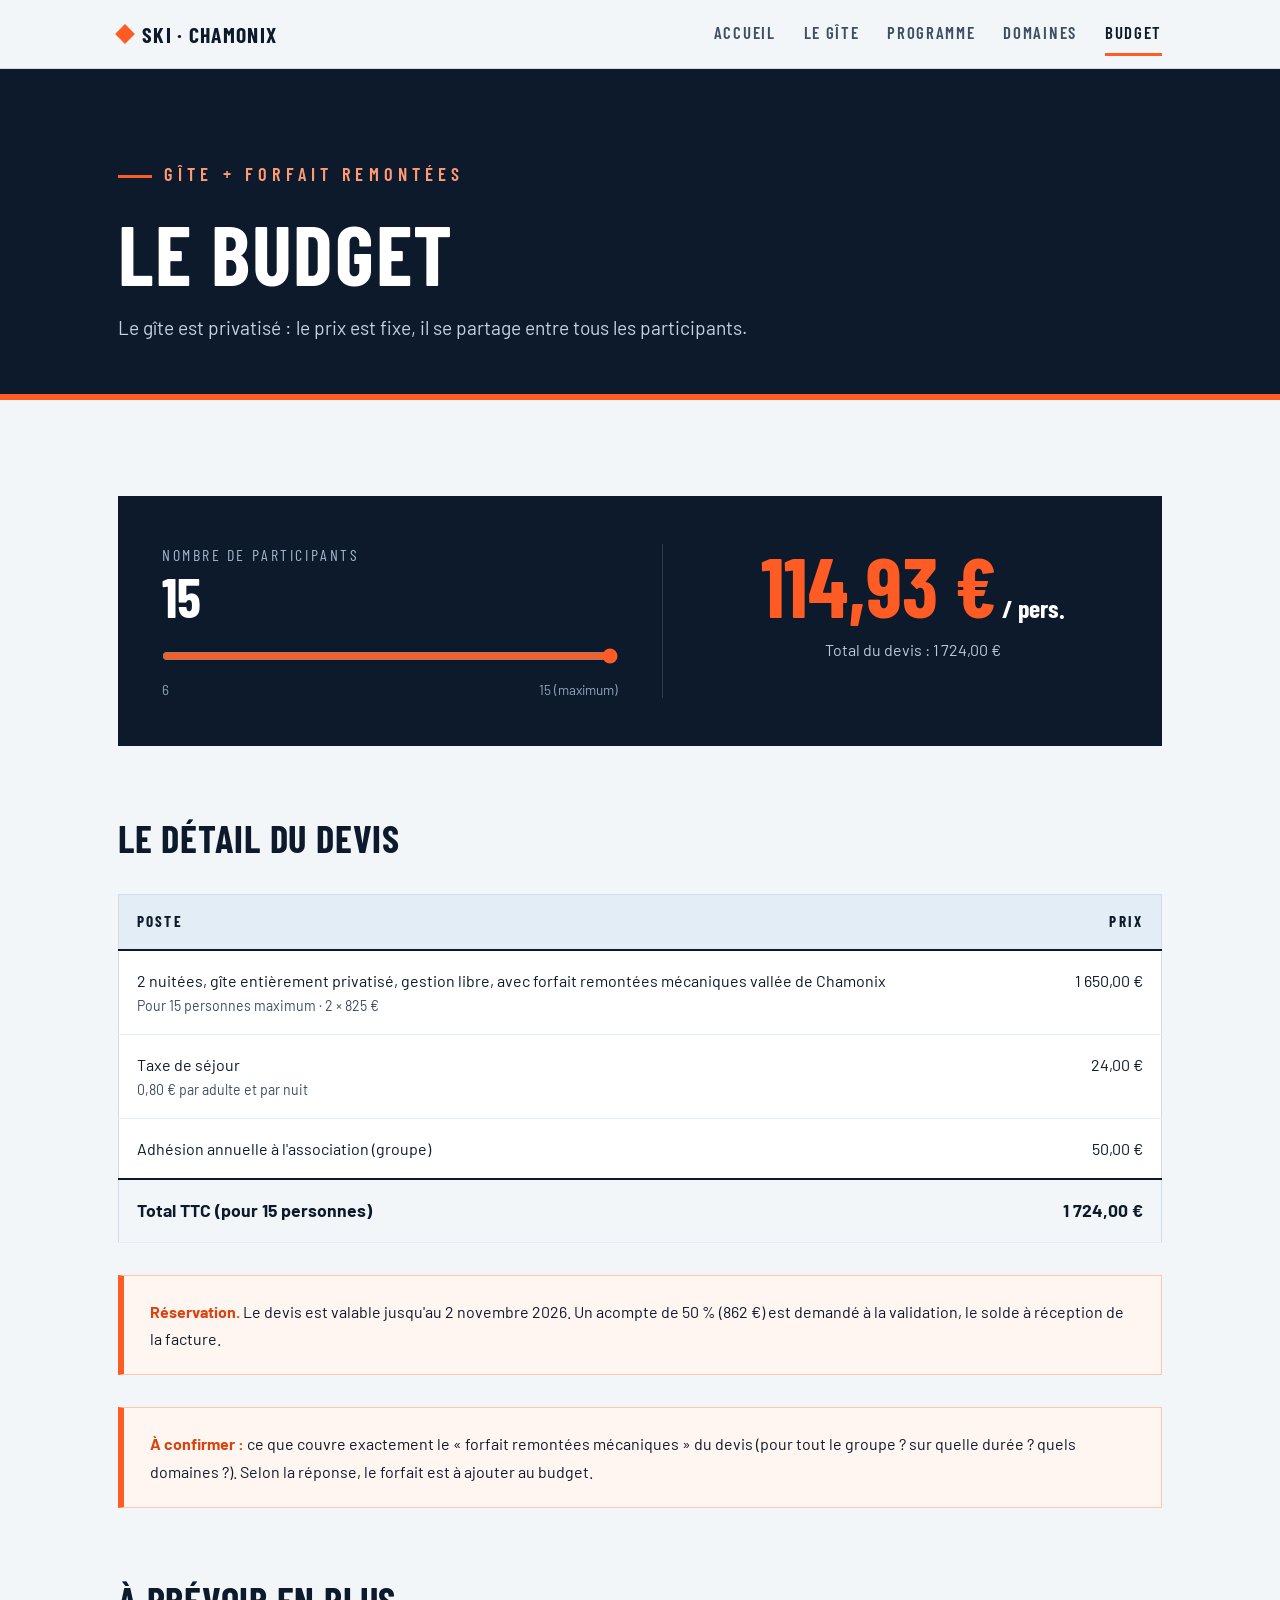
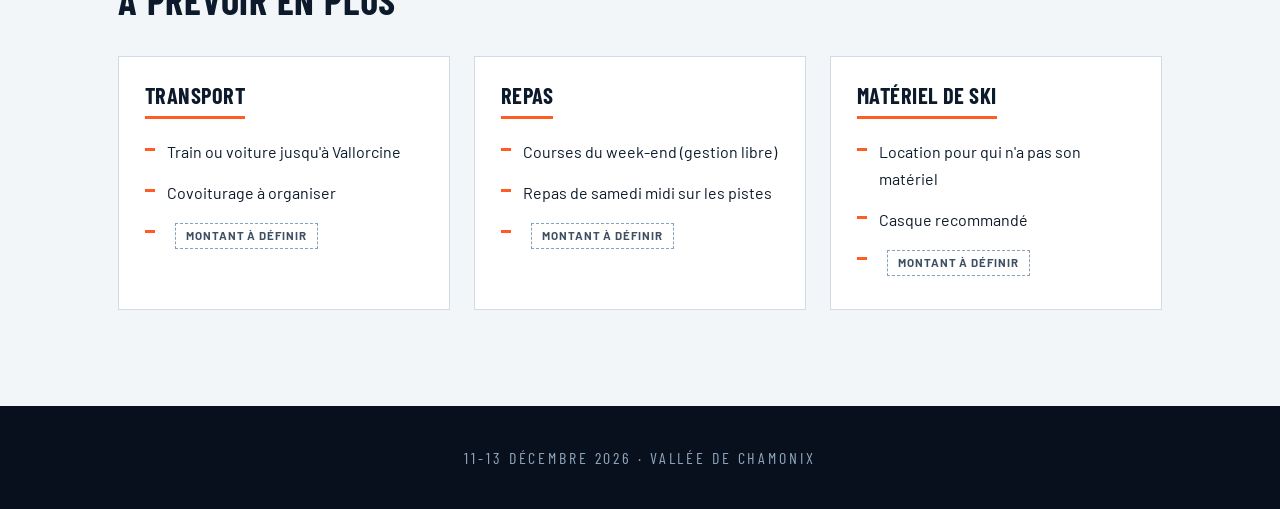
==== budget.html @ acc2cff3 "Maquette du site week-end ski vallée de Chamonix (gîte La Loriaz) Co-Authored-By: Claude Sonnet 5.5 " ====
<!DOCTYPE html>
<html lang="fr">
<head>
    <meta charset="UTF-8">
    <meta name="viewport" content="width=device-width, initial-scale=1.0">
    <title>Budget · Week-end ski Chamonix</title>
    <link rel="preconnect" href="https://fonts.googleapis.com">
    <link rel="preconnect" href="https://fonts.gstatic.com" crossorigin>
    <link href="https://fonts.googleapis.com/css2?family=Barlow:wght@400;500;700&family=Barlow+Condensed:wght@600;700&display=swap" rel="stylesheet">
    <link rel="stylesheet" href="style.css">
</head>
<body>

    <nav class="site-nav">
        <div class="container nav-inner">
            <a href="index.html" class="nav-logo">Ski · Chamonix</a>
            <div class="nav-links">
                <a href="index.html">Accueil</a>
                <a href="gite.html">Le gîte</a>
                <a href="programme.html">Programme</a>
                <a href="domaines.html">Domaines</a>
                <a href="budget.html" class="active">Budget</a>
            </div>
        </div>
    </nav>

    <header class="page-head">
        <div class="container">
            <span class="eyebrow">Gîte + forfait remontées</span>
            <h1>Le budget</h1>
            <p>Le gîte est privatisé : le prix est fixe, il se partage entre tous les participants.</p>
        </div>
    </header>

    <main>
        <section class="section">
            <div class="container">
                <div class="calc reveal">
                    <div>
                        <label for="people">Nombre de participants</label>
                        <div class="n-out"><span id="people-out">15</span></div>
                        <input type="range" id="people" min="6" max="15" value="15">
                        <div class="scale"><span>6</span><span>15 (maximum)</span></div>
                    </div>
                    <div class="result">
                        <div class="per"><span id="per-person">114,93 €</span><small> / pers.</small></div>
                        <div class="total" id="total">Total du devis : 1 724,00 €</div>
                        <div class="warn" id="warn"></div>
                    </div>
                </div>

                <h2 class="h-section" style="margin-top:72px;font-size:2.4rem;">Le détail du devis</h2>
                <div class="table-wrap reveal">
                    <table class="devis">
                        <thead><tr><th>Poste</th><th class="num">Prix</th></tr></thead>
                        <tbody>
                            <tr><td>2 nuitées, gîte entièrement privatisé, gestion libre, avec forfait remontées mécaniques vallée de Chamonix<small>Pour 15 personnes maximum · 2 × 825 €</small></td><td class="num">1 650,00 €</td></tr>
                            <tr><td>Taxe de séjour<small>0,80 € par adulte et par nuit</small></td><td class="num">24,00 €</td></tr>
                            <tr><td>Adhésion annuelle à l'association (groupe)</td><td class="num">50,00 €</td></tr>
                            <tr class="sum"><td>Total TTC (pour 15 personnes)</td><td class="num">1 724,00 €</td></tr>
                        </tbody>
                    </table>
                </div>

                <div class="note reveal">
                    <strong>Réservation.</strong> Le devis est valable jusqu'au 2 novembre 2026. Un acompte de 50 % (862 €) est demandé à la validation, le solde à réception de la facture.
                </div>

                <div class="note reveal">
                    <strong>À confirmer :</strong> ce que couvre exactement le « forfait remontées mécaniques » du devis (pour tout le groupe ? sur quelle durée ? quels domaines ?). Selon la réponse, le forfait est à ajouter au budget.
                </div>

                <h2 class="h-section" style="margin-top:72px;font-size:2.4rem;">À prévoir en plus</h2>
                <div class="list-cols">
                    <div class="list-col reveal">
                        <h4>Transport</h4>
                        <ul><li>Train ou voiture jusqu'à Vallorcine</li><li>Covoiturage à organiser</li><li><span class="tag">montant à définir</span></li></ul>
                    </div>
                    <div class="list-col reveal">
                        <h4>Repas</h4>
                        <ul><li>Courses du week-end (gestion libre)</li><li>Repas de samedi midi sur les pistes</li><li><span class="tag">montant à définir</span></li></ul>
                    </div>
                    <div class="list-col reveal">
                        <h4>Matériel de ski</h4>
                        <ul><li>Location pour qui n'a pas son matériel</li><li>Casque recommandé</li><li><span class="tag">montant à définir</span></li></ul>
                    </div>
                </div>
            </div>
        </section>
    </main>

    <footer class="site-footer">11-13 décembre 2026 · Vallée de Chamonix</footer>
    <script src="script.js"></script>
</body>
</html>
---- style.css ----
/* Ski — Vallée de Chamonix : dusk navy, snow white, signal orange */
:root {
    --snow: #f3f6f9;
    --white: #ffffff;
    --ink: #0c1a2b;
    --ink-soft: #3d4f63;
    --ice: #e3edf5;
    --line: #cfdce8;
    --glacier: #2f6f9f;
    --signal: #ff5b24;
    --signal-dark: #d9430f;
}

* { margin: 0; padding: 0; box-sizing: border-box; }
html { scroll-behavior: smooth; }

body {
    font-family: 'Barlow', sans-serif;
    background: var(--snow);
    color: var(--ink);
    font-size: 1.08rem;
    line-height: 1.7;
    overflow-x: hidden;
}

h1, h2, h3, h4 {
    font-family: 'Barlow Condensed', sans-serif;
    font-weight: 700;
    text-transform: uppercase;
    letter-spacing: 0.02em;
    line-height: 1.05;
}

a { color: var(--glacier); }
.container { max-width: 1100px; margin: 0 auto; padding: 0 28px; }
.section { padding: 96px 0; }
.section-ice { background: var(--ice); border-top: 1px solid var(--line); border-bottom: 1px solid var(--line); }
.section-dark { background: var(--ink); color: #e9f0f6; }
.section-dark h2, .section-dark h3 { color: #ffffff; }
.text-center { text-align: center; }

/* Navigation */
.site-nav {
    position: sticky; top: 0; z-index: 100;
    background: rgba(243, 246, 249, 0.94);
    backdrop-filter: blur(8px);
    border-bottom: 1px solid var(--line);
}
.nav-inner { display: flex; align-items: center; justify-content: space-between; height: 68px; }
.nav-logo {
    font-family: 'Barlow Condensed', sans-serif; font-weight: 700;
    font-size: 1.35rem; letter-spacing: 0.06em; text-transform: uppercase;
    text-decoration: none; color: var(--ink); display: flex; align-items: center; gap: 10px;
}
.nav-logo::before { content: ''; width: 14px; height: 14px; background: var(--signal); transform: rotate(45deg); }
.nav-links { display: flex; gap: 28px; }
.nav-links a {
    font-family: 'Barlow Condensed', sans-serif; font-weight: 600;
    font-size: 1.05rem; letter-spacing: 0.1em; text-transform: uppercase;
    text-decoration: none; color: var(--ink-soft);
    padding: 6px 0; border-bottom: 3px solid transparent; transition: color .2s, border-color .2s;
}
.nav-links a:hover, .nav-links a.active { color: var(--ink); border-bottom-color: var(--signal); }

/* Hero */
.hero {
    position: relative; min-height: 92vh; display: flex; align-items: center; overflow: hidden;
    background: linear-gradient(180deg, #08111f 0%, #12263f 38%, #2c4b6b 62%, #c9795a 88%, #f0a36f 100%);
    color: #fff;
}
.hero-ridges { position: absolute; left: 0; right: 0; bottom: -2px; width: 100%; height: 46%; }
.hero-content { position: relative; z-index: 2; padding: 90px 0 250px; }
.eyebrow {
    display: inline-block; font-family: 'Barlow Condensed', sans-serif; font-weight: 600;
    font-size: 1.15rem; letter-spacing: 0.28em; text-transform: uppercase;
    color: #ffd2bd; margin-bottom: 20px; padding-left: 46px; position: relative;
}
.eyebrow::before { content: ''; position: absolute; left: 0; top: 50%; width: 34px; height: 3px; background: var(--signal); }
.hero h1 { font-size: clamp(3.6rem, 10vw, 8rem); color: #fff; margin-bottom: 22px; }
.hero h1 span { color: var(--signal); }
.hero-sub { font-size: 1.3rem; max-width: 560px; color: #dfe9f2; margin-bottom: 38px; }
.btn {
    display: inline-block; font-family: 'Barlow Condensed', sans-serif; font-weight: 700;
    font-size: 1.1rem; letter-spacing: 0.14em; text-transform: uppercase; text-decoration: none;
    padding: 15px 34px; background: var(--signal); color: #fff; border: 2px solid var(--signal);
    transition: background .2s, transform .2s;
}
.btn:hover { background: var(--signal-dark); border-color: var(--signal-dark); transform: translateY(-2px); }
.btn-ghost { background: transparent; border-color: rgba(255,255,255,0.7); margin-left: 12px; }
.btn-ghost:hover { background: rgba(255,255,255,0.14); border-color: #fff; }

/* Facts strip */
.facts { background: var(--ink); color: #fff; }
.facts-grid { display: grid; grid-template-columns: repeat(4, 1fr); }
.fact { padding: 34px 24px; border-right: 1px solid rgba(255,255,255,0.12); text-align: center; }
.fact:last-child { border-right: none; }
.fact strong { display: block; font-family: 'Barlow Condensed', sans-serif; font-size: 2.6rem; line-height: 1; color: var(--signal); }
.fact span { font-size: 0.95rem; letter-spacing: 0.08em; text-transform: uppercase; color: #b9c9d9; }

/* Titles */
.kicker {
    display: block; font-family: 'Barlow Condensed', sans-serif; font-weight: 600;
    letter-spacing: 0.26em; text-transform: uppercase; font-size: 1rem; color: var(--signal-dark); margin-bottom: 12px;
}
.section-dark .kicker { color: #ff8b5e; }
.h-section { font-size: clamp(2.4rem, 5vw, 3.6rem); margin-bottom: 20px; }
.lead { font-size: 1.25rem; color: var(--ink-soft); max-width: 720px; }
.text-center .lead { margin: 0 auto; }

.page-head { padding: 90px 0 56px; background: var(--ink); color: #fff; position: relative; overflow: hidden; }
.page-head::after { content: ''; position: absolute; left: 0; right: 0; bottom: 0; height: 6px; background: var(--signal); }
.page-head h1 { font-size: clamp(2.8rem, 7vw, 5.2rem); color: #fff; margin-bottom: 14px; }
.page-head p { font-size: 1.2rem; color: #c3d2e0; max-width: 640px; }
.page-head .eyebrow { color: #ff9a74; }

/* Cards */
.cards { display: grid; grid-template-columns: repeat(2, 1fr); gap: 24px; margin-top: 44px; }
.card {
    display: block; text-decoration: none; color: inherit; background: var(--white);
    border: 1px solid var(--line); border-top: 4px solid var(--ink); padding: 34px 32px;
    transition: transform .25s, border-top-color .25s, box-shadow .25s;
}
.card:hover { transform: translateY(-5px); border-top-color: var(--signal); box-shadow: 0 18px 36px rgba(12,26,43,0.10); }
.card h3 { font-size: 2rem; margin-bottom: 10px; }
.card p { color: var(--ink-soft); font-size: 1rem; margin-bottom: 16px; }
.card .more { font-family: 'Barlow Condensed', sans-serif; font-weight: 700; letter-spacing: 0.14em; text-transform: uppercase; color: var(--signal-dark); }

/* Two column text/info */
.split { display: grid; grid-template-columns: 1.1fr 0.9fr; gap: 56px; align-items: start; }
.info-box { background: var(--white); border: 1px solid var(--line); border-left: 6px solid var(--signal); padding: 28px 30px; }
.info-box h3 { font-size: 1.6rem; margin-bottom: 12px; }
.info-box ul { list-style: none; }
.info-box li { padding: 8px 0; border-bottom: 1px solid var(--ice); font-size: 1rem; }
.info-box li:last-child { border-bottom: none; }
.info-box li b { font-weight: 700; }

.tag {
    display: inline-block; font-family: 'Barlow', sans-serif; font-size: 0.72rem; font-weight: 700;
    letter-spacing: 0.08em; text-transform: uppercase; padding: 2px 10px; margin-left: 8px;
    border: 1px dashed #8aa2b8; color: var(--ink-soft); background: #fff; vertical-align: middle; white-space: nowrap;
}

/* Gîte rooms */
.rooms { display: grid; grid-template-columns: repeat(4, 1fr); gap: 18px; margin-top: 40px; }
.room { background: var(--white); border: 1px solid var(--line); padding: 24px 20px; text-align: center; }
.room h4 { font-size: 1.25rem; margin-bottom: 4px; }
.room small { display: block; color: var(--ink-soft); font-size: 0.9rem; margin-bottom: 16px; }
.beds { display: flex; flex-wrap: wrap; gap: 6px; justify-content: center; }
.bed { width: 22px; height: 38px; background: var(--ice); border: 2px solid var(--glacier); border-radius: 3px; position: relative; }
.bed::before { content: ''; position: absolute; top: 3px; left: 3px; right: 3px; height: 9px; background: var(--glacier); border-radius: 2px; }

.photo-slot {
    border: 2px dashed #9db4c8; background: repeating-linear-gradient(135deg, #eef4f9, #eef4f9 14px, #e5eef6 14px, #e5eef6 28px);
    min-height: 280px; display: flex; align-items: center; justify-content: center; text-align: center;
    color: var(--ink-soft); font-family: 'Barlow Condensed', sans-serif; letter-spacing: 0.12em; text-transform: uppercase; font-size: 1.1rem; padding: 20px;
}

/* Programme columns */
.days { display: grid; grid-template-columns: repeat(3, 1fr); gap: 24px; margin-top: 44px; }
.day { background: var(--white); border: 1px solid var(--line); }
.day-head { background: var(--ink); color: #fff; padding: 22px 26px; border-bottom: 5px solid var(--signal); }
.day-head small { font-family: 'Barlow Condensed', sans-serif; letter-spacing: 0.2em; text-transform: uppercase; color: #ff9a74; font-size: 1rem; }
.day-head h3 { font-size: 2.4rem; color: #fff; }
.day ul { list-style: none; padding: 10px 26px 18px; }
.day li { padding: 18px 0; border-bottom: 1px solid var(--ice); }
.day li:last-child { border-bottom: none; }
.when { display: block; font-family: 'Barlow Condensed', sans-serif; font-weight: 700; letter-spacing: 0.14em; text-transform: uppercase; color: var(--signal-dark); font-size: 1rem; }
.day li p { font-size: 1rem; color: var(--ink-soft); line-height: 1.55; margin-top: 2px; }

/* Domaines */
.areas { display: grid; grid-template-columns: repeat(2, 1fr); gap: 24px; margin-top: 44px; }
.area { background: var(--white); border: 1px solid var(--line); padding: 30px 30px 26px; position: relative; }
.area::before { content: attr(data-n); position: absolute; top: 14px; right: 22px; font-family: 'Barlow Condensed', sans-serif; font-weight: 700; font-size: 3.4rem; color: var(--ice); line-height: 1; }
.area h3 { font-size: 1.8rem; margin-bottom: 6px; position: relative; }
.area .vibe { font-weight: 700; color: var(--glacier); margin-bottom: 10px; font-size: 1rem; position: relative; }
.area p { color: var(--ink-soft); font-size: 1rem; position: relative; }
.area .for { margin-top: 12px; padding-top: 12px; border-top: 1px solid var(--ice); font-size: 0.95rem; position: relative; }

/* Budget */
.calc { background: var(--ink); color: #fff; padding: 44px; display: grid; grid-template-columns: 1fr 1fr; gap: 44px; align-items: center; }
.calc label { font-family: 'Barlow Condensed', sans-serif; letter-spacing: 0.16em; text-transform: uppercase; color: #9fb6cb; font-size: 1rem; }
.calc .n-out { font-family: 'Barlow Condensed', sans-serif; font-size: 3.4rem; font-weight: 700; line-height: 1; }
.calc input[type=range] { width: 100%; margin: 18px 0 6px; accent-color: var(--signal); height: 28px; }
.calc .scale { display: flex; justify-content: space-between; font-size: 0.85rem; color: #8fa6bc; }
.calc .result { text-align: center; border-left: 1px solid rgba(255,255,255,0.15); padding-left: 44px; }
.calc .per { font-family: 'Barlow Condensed', sans-serif; font-size: 5.2rem; font-weight: 700; line-height: 1; color: var(--signal); }
.calc .per small { font-size: 1.6rem; color: #fff; }
.calc .total { color: #b9c9d9; font-size: 1rem; margin-top: 8px; }
.calc .warn { color: #ffcfb8; font-size: 0.95rem; margin-top: 12px; min-height: 1.5em; }

.table-wrap { overflow-x: auto; margin-top: 36px; }
table.devis { width: 100%; border-collapse: collapse; background: var(--white); border: 1px solid var(--line); }
.devis th { text-align: left; font-family: 'Barlow Condensed', sans-serif; letter-spacing: 0.14em; text-transform: uppercase; font-size: 0.95rem; padding: 14px 18px; background: var(--ice); border-bottom: 2px solid var(--ink); }
.devis td { padding: 16px 18px; border-bottom: 1px solid var(--ice); vertical-align: top; font-size: 1rem; }
.devis td.num, .devis th.num { text-align: right; white-space: nowrap; }
.devis tr.sum td { font-weight: 700; background: var(--snow); border-top: 2px solid var(--ink); font-size: 1.1rem; }
.devis small { display: block; color: var(--ink-soft); font-size: 0.88rem; }

.note { background: #fff6f1; border: 1px solid #ffc7ae; border-left: 6px solid var(--signal); padding: 22px 26px; margin-top: 32px; font-size: 1rem; }
.note strong { color: var(--signal-dark); }

.list-cols { display: grid; grid-template-columns: repeat(3, 1fr); gap: 24px; margin-top: 36px; }
.list-col { background: var(--white); border: 1px solid var(--line); padding: 26px; }
.list-col h4 { font-size: 1.4rem; margin-bottom: 12px; border-bottom: 3px solid var(--signal); padding-bottom: 8px; display: inline-block; }
.list-col ul { list-style: none; }
.list-col li { padding: 7px 0 7px 22px; position: relative; font-size: 1rem; }
.list-col li::before { content: ''; position: absolute; left: 0; top: 17px; width: 10px; height: 3px; background: var(--signal); }

.contact { text-align: center; }
.contact p { font-size: 1.15rem; color: #c3d2e0; margin-bottom: 8px; }

.site-footer { background: #07101c; color: #8fa6bc; text-align: center; padding: 38px 0; font-family: 'Barlow Condensed', sans-serif; letter-spacing: 0.18em; text-transform: uppercase; font-size: 1rem; }

/* Reveal */
.reveal { opacity: 0; transform: translateY(32px); transition: opacity .8s ease, transform .8s cubic-bezier(.2,.8,.2,1); }
.reveal.active { opacity: 1; transform: none; }

@media (max-width: 860px) {
    .nav-inner { height: auto; flex-direction: column; gap: 6px; padding: 12px 20px; }
    .nav-links { gap: 16px; flex-wrap: wrap; justify-content: center; }
    .section { padding: 64px 0; }
    .facts-grid { grid-template-columns: repeat(2, 1fr); }
    .fact:nth-child(2) { border-right: none; }
    .fact:nth-child(-n+2) { border-bottom: 1px solid rgba(255,255,255,0.12); }
    .cards, .areas, .split, .days, .list-cols { grid-template-columns: 1fr; }
    .rooms { grid-template-columns: repeat(2, 1fr); }
    .calc { grid-template-columns: 1fr; padding: 30px; }
    .calc .result { border-left: none; padding-left: 0; border-top: 1px solid rgba(255,255,255,0.15); padding-top: 30px; }
    .btn-ghost { margin: 12px 0 0 0; }
    .hero-content { padding-bottom: 160px; }
}
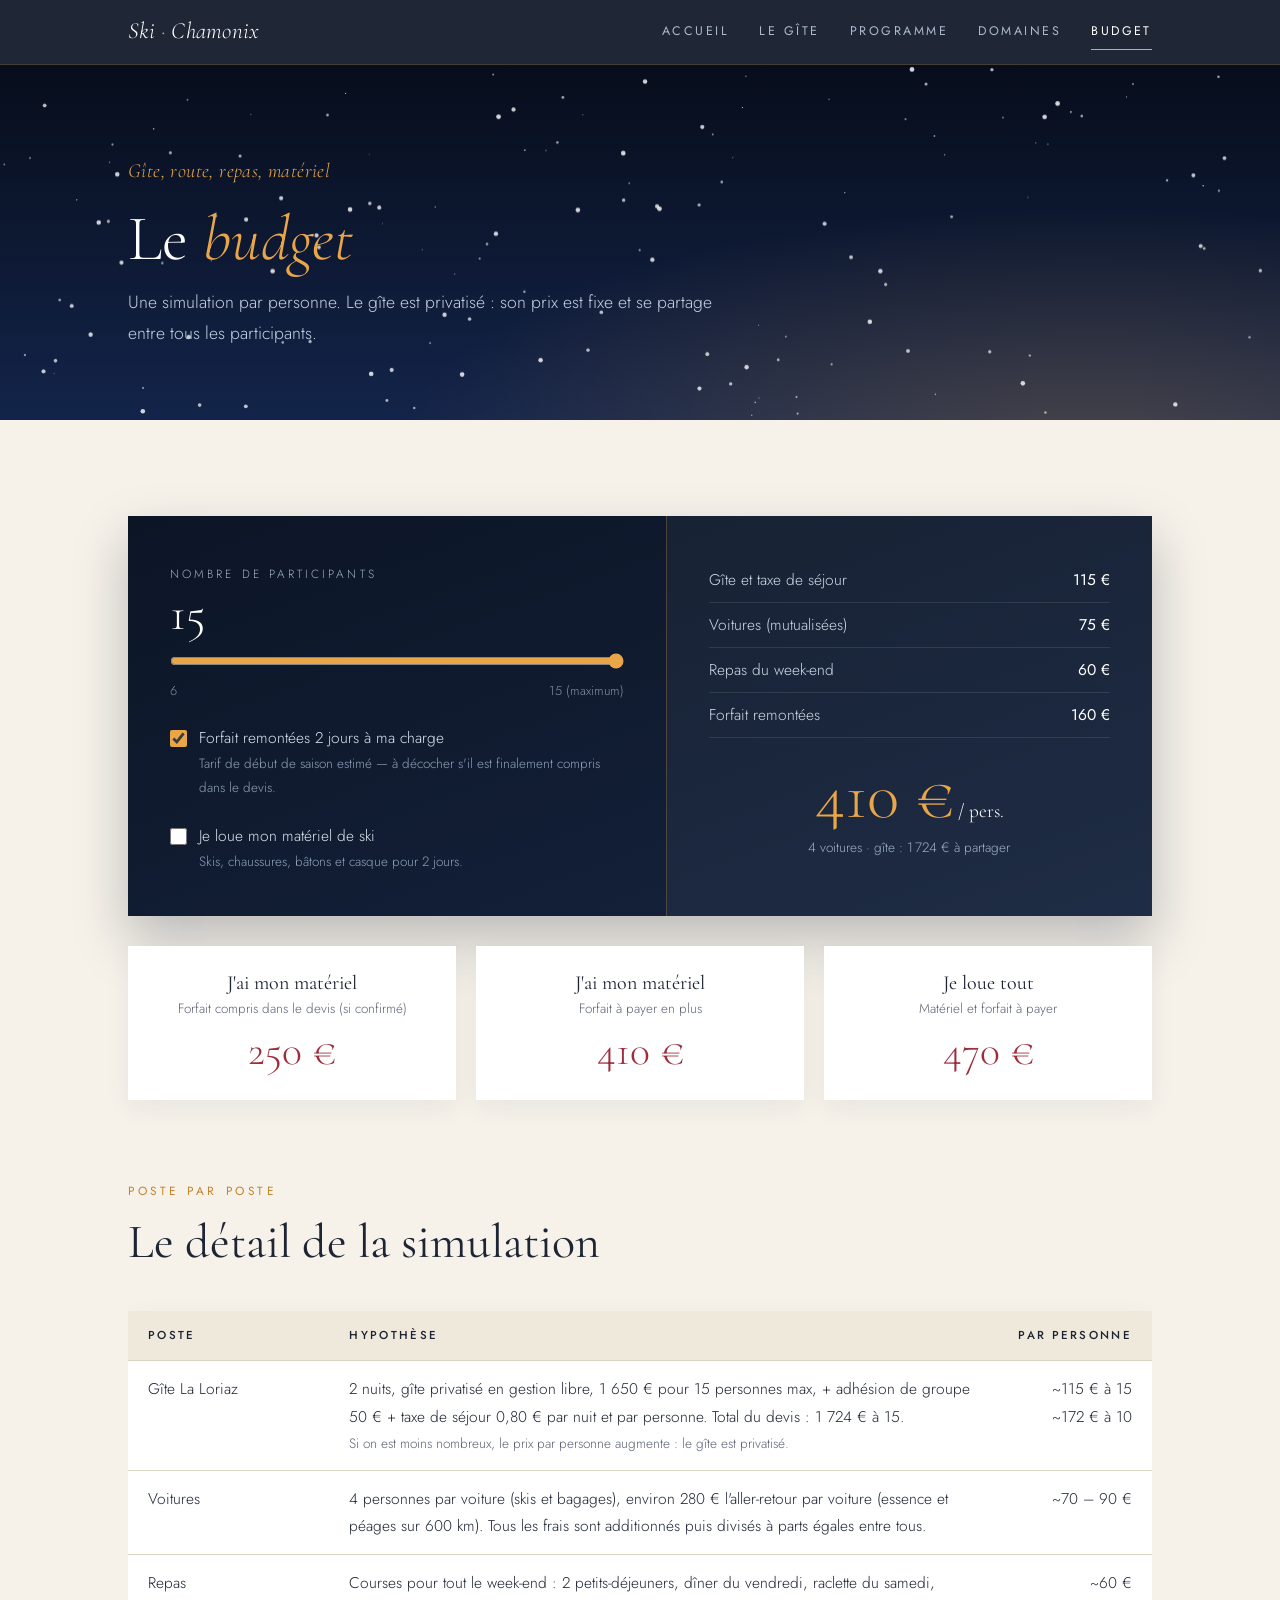
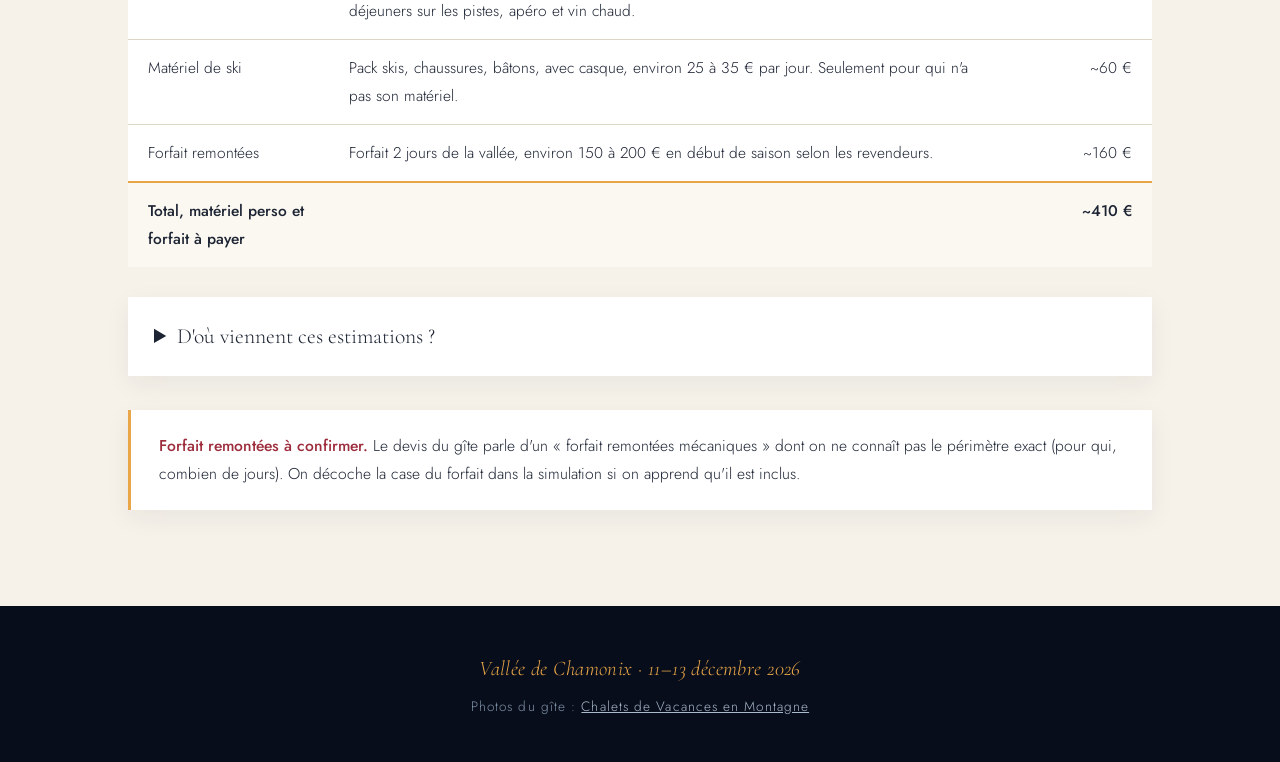
==== commit d560271b: "Refonte du site ski : univers hivernal chalet, photos du gîte, simulation du budget Co-Authored-By: " ====
--- a/budget.html
+++ b/budget.html
@@ -6,14 +6,14 @@
     <title>Budget · Week-end ski Chamonix</title>
     <link rel="preconnect" href="https://fonts.googleapis.com">
     <link rel="preconnect" href="https://fonts.gstatic.com" crossorigin>
-    <link href="https://fonts.googleapis.com/css2?family=Barlow:wght@400;500;700&family=Barlow+Condensed:wght@600;700&display=swap" rel="stylesheet">
+    <link href="https://fonts.googleapis.com/css2?family=Cormorant+Garamond:ital,wght@0,300;0,400;0,500;0,600;1,300;1,400&family=Jost:wght@300;400;500&display=swap" rel="stylesheet">
     <link rel="stylesheet" href="style.css">
 </head>
 <body>
 
     <nav class="site-nav">
         <div class="container nav-inner">
-            <a href="index.html" class="nav-logo">Ski · Chamonix</a>
+            <a href="index.html" class="nav-logo">Ski <span>·</span> Chamonix</a>
             <div class="nav-links">
                 <a href="index.html">Accueil</a>
                 <a href="gite.html">Le gîte</a>
@@ -25,10 +25,12 @@
     </nav>
 
     <header class="page-head">
+        <div class="stars"></div>
+        <canvas class="snow-canvas"></canvas>
         <div class="container">
-            <span class="eyebrow">Gîte + forfait remontées</span>
-            <h1>Le budget</h1>
-            <p>Le gîte est privatisé : le prix est fixe, il se partage entre tous les participants.</p>
+            <span class="kicker">Gîte, route, repas, matériel</span>
+            <h1>Le <em>budget</em></h1>
+            <p>Une simulation par personne. Le gîte est privatisé : son prix est fixe et se partage entre tous les participants.</p>
         </div>
     </header>
 
@@ -36,60 +38,75 @@
         <section class="section">
             <div class="container">
                 <div class="calc reveal">
-                    <div>
-                        <label for="people">Nombre de participants</label>
-                        <div class="n-out"><span id="people-out">15</span></div>
+                    <div class="calc-left">
+                        <label class="big" for="people">Nombre de participants</label>
+                        <div class="n-out" id="people-out">15</div>
                         <input type="range" id="people" min="6" max="15" value="15">
                         <div class="scale"><span>6</span><span>15 (maximum)</span></div>
+
+                        <label class="opt"><input type="checkbox" id="opt-lift" checked><span>Forfait remontées 2 jours à ma charge<small>Tarif de début de saison estimé — à décocher s'il est finalement compris dans le devis.</small></span></label>
+                        <label class="opt"><input type="checkbox" id="opt-rental"><span>Je loue mon matériel de ski<small>Skis, chaussures, bâtons et casque pour 2 jours.</small></span></label>
                     </div>
-                    <div class="result">
-                        <div class="per"><span id="per-person">114,93 €</span><small> / pers.</small></div>
-                        <div class="total" id="total">Total du devis : 1 724,00 €</div>
-                        <div class="warn" id="warn"></div>
+                    <div class="calc-right">
+                        <ul class="lines">
+                            <li><span>Gîte et taxe de séjour</span><b id="v-lodging"></b></li>
+                            <li><span>Voitures (mutualisées)</span><b id="v-transport"></b></li>
+                            <li><span>Repas du week-end</span><b id="v-food"></b></li>
+                            <li id="l-lift"><span>Forfait remontées</span><b id="v-lift"></b></li>
+                            <li id="l-rental" class="off"><span>Location de matériel</span><b id="v-rental"></b></li>
+                        </ul>
+                        <div class="sum">
+                            <div class="per"><span id="per-person"></span><small>/ pers.</small></div>
+                            <div class="hint" id="hint"></div>
+                        </div>
                     </div>
                 </div>
 
-                <h2 class="h-section" style="margin-top:72px;font-size:2.4rem;">Le détail du devis</h2>
+                <div class="scen">
+                    <div class="reveal"><h4>J'ai mon matériel</h4><small>Forfait compris dans le devis (si confirmé)</small><div class="v" id="scen-a"></div></div>
+                    <div class="reveal"><h4>J'ai mon matériel</h4><small>Forfait à payer en plus</small><div class="v" id="scen-b"></div></div>
+                    <div class="reveal"><h4>Je loue tout</h4><small>Matériel et forfait à payer</small><div class="v" id="scen-c"></div></div>
+                </div>
+
+                <span class="eyebrow" style="margin-top:80px;">Poste par poste</span>
+                <h2 class="h2">Le détail de la simulation</h2>
                 <div class="table-wrap reveal">
-                    <table class="devis">
-                        <thead><tr><th>Poste</th><th class="num">Prix</th></tr></thead>
+                    <table class="sim">
+                        <thead><tr><th>Poste</th><th>Hypothèse</th><th class="num">Par personne</th></tr></thead>
                         <tbody>
-                            <tr><td>2 nuitées, gîte entièrement privatisé, gestion libre, avec forfait remontées mécaniques vallée de Chamonix<small>Pour 15 personnes maximum · 2 × 825 €</small></td><td class="num">1 650,00 €</td></tr>
-                            <tr><td>Taxe de séjour<small>0,80 € par adulte et par nuit</small></td><td class="num">24,00 €</td></tr>
-                            <tr><td>Adhésion annuelle à l'association (groupe)</td><td class="num">50,00 €</td></tr>
-                            <tr class="sum"><td>Total TTC (pour 15 personnes)</td><td class="num">1 724,00 €</td></tr>
+                            <tr><td>Gîte La Loriaz</td><td>2 nuits, gîte privatisé en gestion libre, 1 650 € pour 15 personnes max, + adhésion de groupe 50 € + taxe de séjour 0,80 € par nuit et par personne. Total du devis : 1 724 € à 15.<small>Si on est moins nombreux, le prix par personne augmente : le gîte est privatisé.</small></td><td class="num">~115 € à 15<br>~172 € à 10</td></tr>
+                            <tr><td>Voitures</td><td>4 personnes par voiture (skis et bagages), environ 280 € l'aller-retour par voiture (essence et péages sur 600 km). Tous les frais sont additionnés puis divisés à parts égales entre tous.</td><td class="num">~70 – 90 €</td></tr>
+                            <tr><td>Repas</td><td>Courses pour tout le week-end : 2 petits-déjeuners, dîner du vendredi, raclette du samedi, déjeuners sur les pistes, apéro et vin chaud.</td><td class="num">~60 €</td></tr>
+                            <tr><td>Matériel de ski</td><td>Pack skis, chaussures, bâtons, avec casque, environ 25 à 35 € par jour. Seulement pour qui n'a pas son matériel.</td><td class="num">~60 €</td></tr>
+                            <tr><td>Forfait remontées</td><td>Forfait 2 jours de la vallée, environ 150 à 200 € en début de saison selon les revendeurs.</td><td class="num">~160 €</td></tr>
+                            <tr class="total"><td>Total, matériel perso et forfait à payer</td><td></td><td class="num">~410 €</td></tr>
                         </tbody>
                     </table>
                 </div>
 
-                <div class="note reveal">
-                    <strong>Réservation.</strong> Le devis est valable jusqu'au 2 novembre 2026. Un acompte de 50 % (862 €) est demandé à la validation, le solde à réception de la facture.
-                </div>
+                <details class="how reveal">
+                    <summary>D'où viennent ces estimations ?</summary>
+                    <ul>
+                        <li>Le gîte vient du devis de Chalets de Vacances en Montagne, calculé pour 15 personnes.</li>
+                        <li>Le forfait : tarifs 2026-2027 du Mont-Blanc Unlimited relevés chez les revendeurs, à vérifier sur le site officiel avant d'acheter.</li>
+                        <li>La location : fourchette courante des loueurs de Chamonix, à confirmer en réservant en ligne, souvent moins chère qu'en magasin.</li>
+                        <li>La route : environ 565 à 630 km depuis Paris selon l'itinéraire, avec essence et péages à partir des estimations d'itinéraire.</li>
+                        <li>Les repas : estimation maison, à ajuster au menu choisi.</li>
+                    </ul>
+                </details>
 
                 <div class="note reveal">
-                    <strong>À confirmer :</strong> ce que couvre exactement le « forfait remontées mécaniques » du devis (pour tout le groupe ? sur quelle durée ? quels domaines ?). Selon la réponse, le forfait est à ajouter au budget.
-                </div>
-
-                <h2 class="h-section" style="margin-top:72px;font-size:2.4rem;">À prévoir en plus</h2>
-                <div class="list-cols">
-                    <div class="list-col reveal">
-                        <h4>Transport</h4>
-                        <ul><li>Train ou voiture jusqu'à Vallorcine</li><li>Covoiturage à organiser</li><li><span class="tag">montant à définir</span></li></ul>
-                    </div>
-                    <div class="list-col reveal">
-                        <h4>Repas</h4>
-                        <ul><li>Courses du week-end (gestion libre)</li><li>Repas de samedi midi sur les pistes</li><li><span class="tag">montant à définir</span></li></ul>
-                    </div>
-                    <div class="list-col reveal">
-                        <h4>Matériel de ski</h4>
-                        <ul><li>Location pour qui n'a pas son matériel</li><li>Casque recommandé</li><li><span class="tag">montant à définir</span></li></ul>
-                    </div>
+                    <strong>Forfait remontées à confirmer.</strong> Le devis du gîte parle d'un « forfait remontées mécaniques » dont on ne connaît pas le périmètre exact (pour qui, combien de jours). On décoche la case du forfait dans la simulation si on apprend qu'il est inclus.
                 </div>
             </div>
         </section>
     </main>
 
-    <footer class="site-footer">11-13 décembre 2026 · Vallée de Chamonix</footer>
+    <footer class="site-footer">
+        <em>Vallée de Chamonix · 11–13 décembre 2026</em>
+        Photos du gîte : <a href="https://giteschamonix.com/portfolio/la-loriaz/" target="_blank" rel="noopener">Chalets de Vacances en Montagne</a>
+    </footer>
+
     <script src="script.js"></script>
 </body>
 </html>
--- a/style.css
+++ b/style.css
@@ -1,231 +1,286 @@
-/* Ski — Vallée de Chamonix : dusk navy, snow white, signal orange */
+/* Week-end ski — Vallée de Chamonix
+   Nuit d'hiver, neige, lumière de chalet. Légèreté : serif fin + sans fin. */
 :root {
-    --snow: #f3f6f9;
-    --white: #ffffff;
-    --ink: #0c1a2b;
-    --ink-soft: #3d4f63;
-    --ice: #e3edf5;
-    --line: #cfdce8;
-    --glacier: #2f6f9f;
-    --signal: #ff5b24;
-    --signal-dark: #d9430f;
+    --night: #0c1526;
+    --night-2: #15233d;
+    --dusk: #263b5f;
+    --frost: #bcd3e8;
+    --paper: #f6f2ea;
+    --paper-2: #efe9dc;
+    --ink: #1d2433;
+    --ink-soft: #5a6275;
+    --ember: #e9a649;
+    --ember-deep: #c2802a;
+    --berry: #9d2c3c;
+    --line: #ddd5c4;
 }
 
 * { margin: 0; padding: 0; box-sizing: border-box; }
 html { scroll-behavior: smooth; }
 
 body {
-    font-family: 'Barlow', sans-serif;
-    background: var(--snow);
+    font-family: 'Jost', sans-serif;
+    font-weight: 300;
+    font-size: 1.04rem;
+    line-height: 1.8;
     color: var(--ink);
-    font-size: 1.08rem;
-    line-height: 1.7;
+    background: var(--paper);
     overflow-x: hidden;
 }
 
 h1, h2, h3, h4 {
-    font-family: 'Barlow Condensed', sans-serif;
-    font-weight: 700;
-    text-transform: uppercase;
-    letter-spacing: 0.02em;
-    line-height: 1.05;
-}
-
-a { color: var(--glacier); }
-.container { max-width: 1100px; margin: 0 auto; padding: 0 28px; }
+    font-family: 'Cormorant Garamond', serif;
+    font-weight: 400;
+    line-height: 1.12;
+    color: inherit;
+}
+h1 em, h2 em, h3 em { font-style: italic; color: var(--ember); }
+strong, b { font-weight: 500; }
+a { color: var(--berry); }
+img { max-width: 100%; display: block; }
+
+.container { max-width: 1080px; margin: 0 auto; padding: 0 28px; }
 .section { padding: 96px 0; }
-.section-ice { background: var(--ice); border-top: 1px solid var(--line); border-bottom: 1px solid var(--line); }
-.section-dark { background: var(--ink); color: #e9f0f6; }
-.section-dark h2, .section-dark h3 { color: #ffffff; }
-.text-center { text-align: center; }
+.section-paper2 { background: var(--paper-2); }
+.section-night { background: linear-gradient(180deg, var(--night) 0%, var(--night-2) 100%); color: #dfe8f2; position: relative; overflow: hidden; }
+.center { text-align: center; }
 
 /* Navigation */
 .site-nav {
     position: sticky; top: 0; z-index: 100;
-    background: rgba(243, 246, 249, 0.94);
-    backdrop-filter: blur(8px);
-    border-bottom: 1px solid var(--line);
-}
-.nav-inner { display: flex; align-items: center; justify-content: space-between; height: 68px; }
+    background: rgba(12, 21, 38, 0.92);
+    backdrop-filter: blur(10px);
+    border-bottom: 1px solid rgba(233, 166, 73, 0.18);
+}
+.nav-inner { display: flex; align-items: center; justify-content: space-between; height: 64px; }
 .nav-logo {
-    font-family: 'Barlow Condensed', sans-serif; font-weight: 700;
-    font-size: 1.35rem; letter-spacing: 0.06em; text-transform: uppercase;
-    text-decoration: none; color: var(--ink); display: flex; align-items: center; gap: 10px;
-}
-.nav-logo::before { content: ''; width: 14px; height: 14px; background: var(--signal); transform: rotate(45deg); }
-.nav-links { display: flex; gap: 28px; }
+    font-family: 'Cormorant Garamond', serif; font-style: italic; font-size: 1.45rem;
+    color: #fff; text-decoration: none; letter-spacing: 0.01em;
+}
+.nav-logo span { color: var(--ember); }
+.nav-links { display: flex; gap: 30px; }
 .nav-links a {
-    font-family: 'Barlow Condensed', sans-serif; font-weight: 600;
-    font-size: 1.05rem; letter-spacing: 0.1em; text-transform: uppercase;
-    text-decoration: none; color: var(--ink-soft);
-    padding: 6px 0; border-bottom: 3px solid transparent; transition: color .2s, border-color .2s;
-}
-.nav-links a:hover, .nav-links a.active { color: var(--ink); border-bottom-color: var(--signal); }
+    font-size: 0.78rem; font-weight: 400; letter-spacing: 0.2em; text-transform: uppercase;
+    color: #aab9cc; text-decoration: none; padding: 6px 0; border-bottom: 1px solid transparent;
+    transition: color .25s, border-color .25s;
+}
+.nav-links a:hover, .nav-links a.active { color: #fff; border-bottom-color: var(--ember); }
 
 /* Hero */
 .hero {
-    position: relative; min-height: 92vh; display: flex; align-items: center; overflow: hidden;
-    background: linear-gradient(180deg, #08111f 0%, #12263f 38%, #2c4b6b 62%, #c9795a 88%, #f0a36f 100%);
-    color: #fff;
-}
-.hero-ridges { position: absolute; left: 0; right: 0; bottom: -2px; width: 100%; height: 46%; }
-.hero-content { position: relative; z-index: 2; padding: 90px 0 250px; }
-.eyebrow {
-    display: inline-block; font-family: 'Barlow Condensed', sans-serif; font-weight: 600;
-    font-size: 1.15rem; letter-spacing: 0.28em; text-transform: uppercase;
-    color: #ffd2bd; margin-bottom: 20px; padding-left: 46px; position: relative;
-}
-.eyebrow::before { content: ''; position: absolute; left: 0; top: 50%; width: 34px; height: 3px; background: var(--signal); }
-.hero h1 { font-size: clamp(3.6rem, 10vw, 8rem); color: #fff; margin-bottom: 22px; }
-.hero h1 span { color: var(--signal); }
-.hero-sub { font-size: 1.3rem; max-width: 560px; color: #dfe9f2; margin-bottom: 38px; }
+    position: relative; min-height: 94vh; display: flex; align-items: center; overflow: hidden; color: #fff;
+    background:
+        radial-gradient(ellipse at 78% 78%, rgba(233,166,73,0.22), transparent 38%),
+        linear-gradient(180deg, #060c18 0%, #0d1830 40%, #1c3358 78%, #2f4d79 100%);
+}
+.hero .stars, .page-head .stars, .section-night .stars { position: absolute; inset: 0; opacity: .8; pointer-events: none;
+    background-image:
+        radial-gradient(1.2px 1.2px at 12% 18%, #fff, transparent),
+        radial-gradient(1px 1px at 27% 8%, #fff, transparent),
+        radial-gradient(1.4px 1.4px at 41% 24%, #dbe8ff, transparent),
+        radial-gradient(1px 1px at 58% 12%, #fff, transparent),
+        radial-gradient(1.3px 1.3px at 73% 20%, #fff, transparent),
+        radial-gradient(1px 1px at 88% 9%, #dbe8ff, transparent),
+        radial-gradient(1px 1px at 6% 38%, #fff, transparent),
+        radial-gradient(1.2px 1.2px at 94% 34%, #fff, transparent),
+        radial-gradient(1px 1px at 66% 36%, #fff, transparent),
+        radial-gradient(1px 1px at 34% 40%, #dbe8ff, transparent);
+}
+.hero-scene { position: absolute; left: 0; right: 0; bottom: -1px; width: 100%; height: 48%; }
+.hero-sub, .hero h1 { text-shadow: 0 2px 18px rgba(6, 12, 24, 0.75); }
+.lights { position: absolute; top: 64px; left: 0; width: 100%; height: 110px; pointer-events: none; z-index: 3; }
+.snow-canvas { position: absolute; inset: 0; width: 100%; height: 100%; pointer-events: none; z-index: 2; }
+.hero-content { position: relative; z-index: 4; padding: 120px 0 230px; }
+.kicker {
+    display: block; font-family: 'Cormorant Garamond', serif; font-style: italic;
+    font-size: 1.25rem; color: var(--ember); margin-bottom: 14px; letter-spacing: 0.02em;
+}
+.hero h1 { font-size: clamp(2.6rem, 6.2vw, 5rem); font-weight: 300; max-width: 780px; margin-bottom: 22px; letter-spacing: -0.005em; }
+.hero-sub { font-size: 1.1rem; max-width: 560px; color: #d3deea; margin-bottom: 34px; }
 .btn {
-    display: inline-block; font-family: 'Barlow Condensed', sans-serif; font-weight: 700;
-    font-size: 1.1rem; letter-spacing: 0.14em; text-transform: uppercase; text-decoration: none;
-    padding: 15px 34px; background: var(--signal); color: #fff; border: 2px solid var(--signal);
-    transition: background .2s, transform .2s;
-}
-.btn:hover { background: var(--signal-dark); border-color: var(--signal-dark); transform: translateY(-2px); }
-.btn-ghost { background: transparent; border-color: rgba(255,255,255,0.7); margin-left: 12px; }
-.btn-ghost:hover { background: rgba(255,255,255,0.14); border-color: #fff; }
-
-/* Facts strip */
-.facts { background: var(--ink); color: #fff; }
-.facts-grid { display: grid; grid-template-columns: repeat(4, 1fr); }
-.fact { padding: 34px 24px; border-right: 1px solid rgba(255,255,255,0.12); text-align: center; }
-.fact:last-child { border-right: none; }
-.fact strong { display: block; font-family: 'Barlow Condensed', sans-serif; font-size: 2.6rem; line-height: 1; color: var(--signal); }
-.fact span { font-size: 0.95rem; letter-spacing: 0.08em; text-transform: uppercase; color: #b9c9d9; }
-
-/* Titles */
-.kicker {
-    display: block; font-family: 'Barlow Condensed', sans-serif; font-weight: 600;
-    letter-spacing: 0.26em; text-transform: uppercase; font-size: 1rem; color: var(--signal-dark); margin-bottom: 12px;
-}
-.section-dark .kicker { color: #ff8b5e; }
-.h-section { font-size: clamp(2.4rem, 5vw, 3.6rem); margin-bottom: 20px; }
-.lead { font-size: 1.25rem; color: var(--ink-soft); max-width: 720px; }
-.text-center .lead { margin: 0 auto; }
-
-.page-head { padding: 90px 0 56px; background: var(--ink); color: #fff; position: relative; overflow: hidden; }
-.page-head::after { content: ''; position: absolute; left: 0; right: 0; bottom: 0; height: 6px; background: var(--signal); }
-.page-head h1 { font-size: clamp(2.8rem, 7vw, 5.2rem); color: #fff; margin-bottom: 14px; }
-.page-head p { font-size: 1.2rem; color: #c3d2e0; max-width: 640px; }
-.page-head .eyebrow { color: #ff9a74; }
+    display: inline-block; font-size: 0.78rem; font-weight: 500; letter-spacing: 0.2em; text-transform: uppercase;
+    text-decoration: none; padding: 14px 30px; color: var(--night); background: var(--ember);
+    border: 1px solid var(--ember); transition: background .25s, color .25s, transform .25s;
+}
+.btn:hover { background: #f3bb6a; transform: translateY(-2px); }
+.btn-ghost { background: transparent; color: #fff; border-color: rgba(255,255,255,0.45); margin-left: 12px; }
+.btn-ghost:hover { background: rgba(255,255,255,0.1); border-color: #fff; }
+
+/* Section headings */
+.eyebrow { display: block; font-size: 0.74rem; letter-spacing: 0.3em; text-transform: uppercase; color: var(--ember-deep); margin-bottom: 14px; font-weight: 400; }
+.section-night .eyebrow { color: var(--ember); }
+.h2 { font-size: clamp(2rem, 4vw, 3rem); margin-bottom: 18px; font-weight: 400; }
+.lead { font-family: 'Cormorant Garamond', serif; font-size: 1.55rem; line-height: 1.5; font-weight: 400; color: var(--ink); max-width: 760px; }
+.center .lead { margin-left: auto; margin-right: auto; }
+.muted { color: var(--ink-soft); }
+.section-night .muted { color: #9fb0c5; }
+
+/* Pillars */
+.pillars { display: grid; grid-template-columns: repeat(3, 1fr); gap: 48px; margin-top: 56px; }
+.pillar { text-align: center; }
+.pillar svg { width: 46px; height: 46px; stroke: var(--ember-deep); fill: none; stroke-width: 1.2; stroke-linecap: round; stroke-linejoin: round; margin: 0 auto 18px; }
+.pillar h3 { font-size: 1.7rem; margin-bottom: 8px; }
+.pillar p { font-size: 0.98rem; color: var(--ink-soft); }
+
+/* Photos */
+.photo { position: relative; overflow: hidden; background: var(--paper-2); }
+.photo img { width: 100%; height: 100%; object-fit: cover; transition: transform 1.2s ease; }
+.photo:hover img { transform: scale(1.04); }
+.photo figcaption { position: absolute; left: 0; right: 0; bottom: 0; padding: 38px 20px 14px; color: #fff; font-family: 'Cormorant Garamond', serif; font-style: italic; font-size: 1.15rem; background: linear-gradient(0deg, rgba(8,14,26,0.7), transparent); }
+.band { display: grid; grid-template-columns: 1.4fr 1fr; gap: 14px; }
+.band .photo { height: 380px; }
+.gallery { display: grid; grid-template-columns: repeat(6, 1fr); grid-auto-rows: 170px; gap: 12px; }
+.gallery .photo:nth-child(1) { grid-column: span 4; grid-row: span 2; }
+.gallery .photo:nth-child(2) { grid-column: span 2; grid-row: span 2; }
+.gallery .photo:nth-child(3), .gallery .photo:nth-child(4), .gallery .photo:nth-child(5) { grid-column: span 2; grid-row: span 2; }
+.gallery .photo:nth-child(6) { grid-column: span 3; grid-row: span 2; }
+.gallery .photo:nth-child(7) { grid-column: span 3; grid-row: span 2; }
+
+/* Timeline / glance */
+.glance { display: grid; grid-template-columns: repeat(3, 1fr); gap: 0; margin-top: 50px; border-top: 1px solid rgba(233,166,73,0.3); }
+.glance div { padding: 30px 28px 10px 0; position: relative; }
+.glance div::before { content: ''; position: absolute; top: -5px; left: 0; width: 9px; height: 9px; border-radius: 50%; background: var(--ember); box-shadow: 0 0 14px var(--ember); }
+.glance small { display: block; font-size: 0.72rem; letter-spacing: 0.28em; text-transform: uppercase; color: var(--ember); margin-top: 6px; }
+.glance h3 { font-size: 1.9rem; margin: 4px 0 8px; color: #fff; }
+.glance p { font-size: 0.97rem; color: #b6c4d6; }
 
 /* Cards */
-.cards { display: grid; grid-template-columns: repeat(2, 1fr); gap: 24px; margin-top: 44px; }
-.card {
-    display: block; text-decoration: none; color: inherit; background: var(--white);
-    border: 1px solid var(--line); border-top: 4px solid var(--ink); padding: 34px 32px;
-    transition: transform .25s, border-top-color .25s, box-shadow .25s;
-}
-.card:hover { transform: translateY(-5px); border-top-color: var(--signal); box-shadow: 0 18px 36px rgba(12,26,43,0.10); }
-.card h3 { font-size: 2rem; margin-bottom: 10px; }
-.card p { color: var(--ink-soft); font-size: 1rem; margin-bottom: 16px; }
-.card .more { font-family: 'Barlow Condensed', sans-serif; font-weight: 700; letter-spacing: 0.14em; text-transform: uppercase; color: var(--signal-dark); }
-
-/* Two column text/info */
-.split { display: grid; grid-template-columns: 1.1fr 0.9fr; gap: 56px; align-items: start; }
-.info-box { background: var(--white); border: 1px solid var(--line); border-left: 6px solid var(--signal); padding: 28px 30px; }
-.info-box h3 { font-size: 1.6rem; margin-bottom: 12px; }
-.info-box ul { list-style: none; }
-.info-box li { padding: 8px 0; border-bottom: 1px solid var(--ice); font-size: 1rem; }
-.info-box li:last-child { border-bottom: none; }
-.info-box li b { font-weight: 700; }
-
-.tag {
-    display: inline-block; font-family: 'Barlow', sans-serif; font-size: 0.72rem; font-weight: 700;
-    letter-spacing: 0.08em; text-transform: uppercase; padding: 2px 10px; margin-left: 8px;
-    border: 1px dashed #8aa2b8; color: var(--ink-soft); background: #fff; vertical-align: middle; white-space: nowrap;
-}
-
-/* Gîte rooms */
+.cards { display: grid; grid-template-columns: repeat(2, 1fr); gap: 22px; margin-top: 44px; }
+.card { display: block; text-decoration: none; color: inherit; background: #fff; overflow: hidden; box-shadow: 0 10px 30px rgba(29,36,51,0.07); transition: transform .35s, box-shadow .35s; }
+.card:hover { transform: translateY(-6px); box-shadow: 0 22px 44px rgba(29,36,51,0.13); }
+.card .photo { height: 200px; }
+.card-body { padding: 26px 28px 28px; }
+.card h3 { font-size: 1.75rem; margin-bottom: 6px; color: var(--ink); }
+.card p { font-size: 0.97rem; color: var(--ink-soft); margin-bottom: 12px; }
+.card .more { font-size: 0.74rem; letter-spacing: 0.22em; text-transform: uppercase; color: var(--berry); font-weight: 500; }
+
+/* Page head */
+.page-head { position: relative; overflow: hidden; padding: 88px 0 70px; color: #fff;
+    background: radial-gradient(ellipse at 85% 110%, rgba(233,166,73,0.25), transparent 45%), linear-gradient(180deg, #070d1b 0%, #13244a 100%); }
+.page-head .container { position: relative; z-index: 4; }
+.page-head h1 { font-size: clamp(2.4rem, 5.5vw, 4rem); font-weight: 300; margin-bottom: 12px; }
+.page-head p { font-size: 1.1rem; color: #c3d1e2; max-width: 620px; }
+
+/* Layout helpers */
+.split { display: grid; grid-template-columns: 1.1fr 0.9fr; gap: 56px; align-items: center; }
+.box { background: #fff; padding: 32px 34px; box-shadow: 0 10px 30px rgba(29,36,51,0.07); border-top: 3px solid var(--ember); }
+.box h3 { font-size: 1.6rem; margin-bottom: 10px; }
+.box ul { list-style: none; }
+.box li { padding: 9px 0; border-bottom: 1px solid var(--line); font-size: 0.98rem; }
+.box li:last-child { border-bottom: none; }
+
+.tag { display: inline-block; font-size: 0.66rem; letter-spacing: 0.14em; text-transform: uppercase; padding: 2px 10px; margin-left: 8px; border: 1px solid var(--ember-deep); color: var(--ember-deep); background: transparent; vertical-align: middle; white-space: nowrap; font-weight: 500; }
+.section-night .tag { color: var(--ember); border-color: rgba(233,166,73,0.6); }
+
+/* Beds */
 .rooms { display: grid; grid-template-columns: repeat(4, 1fr); gap: 18px; margin-top: 40px; }
-.room { background: var(--white); border: 1px solid var(--line); padding: 24px 20px; text-align: center; }
-.room h4 { font-size: 1.25rem; margin-bottom: 4px; }
-.room small { display: block; color: var(--ink-soft); font-size: 0.9rem; margin-bottom: 16px; }
+.room { background: #fff; padding: 26px 18px; text-align: center; box-shadow: 0 8px 24px rgba(29,36,51,0.06); }
+.room h4 { font-size: 1.4rem; }
+.room small { display: block; font-size: 0.85rem; color: var(--ink-soft); margin-bottom: 14px; letter-spacing: 0.05em; }
 .beds { display: flex; flex-wrap: wrap; gap: 6px; justify-content: center; }
-.bed { width: 22px; height: 38px; background: var(--ice); border: 2px solid var(--glacier); border-radius: 3px; position: relative; }
-.bed::before { content: ''; position: absolute; top: 3px; left: 3px; right: 3px; height: 9px; background: var(--glacier); border-radius: 2px; }
-
-.photo-slot {
-    border: 2px dashed #9db4c8; background: repeating-linear-gradient(135deg, #eef4f9, #eef4f9 14px, #e5eef6 14px, #e5eef6 28px);
-    min-height: 280px; display: flex; align-items: center; justify-content: center; text-align: center;
-    color: var(--ink-soft); font-family: 'Barlow Condensed', sans-serif; letter-spacing: 0.12em; text-transform: uppercase; font-size: 1.1rem; padding: 20px;
-}
-
-/* Programme columns */
-.days { display: grid; grid-template-columns: repeat(3, 1fr); gap: 24px; margin-top: 44px; }
-.day { background: var(--white); border: 1px solid var(--line); }
-.day-head { background: var(--ink); color: #fff; padding: 22px 26px; border-bottom: 5px solid var(--signal); }
-.day-head small { font-family: 'Barlow Condensed', sans-serif; letter-spacing: 0.2em; text-transform: uppercase; color: #ff9a74; font-size: 1rem; }
-.day-head h3 { font-size: 2.4rem; color: #fff; }
-.day ul { list-style: none; padding: 10px 26px 18px; }
-.day li { padding: 18px 0; border-bottom: 1px solid var(--ice); }
+.bed { width: 20px; height: 34px; border: 1.5px solid #2f5a9a; background: #dfe9f7; border-radius: 3px; position: relative; }
+.bed::before { content: ''; position: absolute; top: 3px; left: 3px; right: 3px; height: 8px; background: #fff; border-radius: 2px; }
+.total-beds { text-align: center; margin-top: 26px; font-family: 'Cormorant Garamond', serif; font-size: 1.5rem; font-style: italic; color: var(--ink-soft); }
+.total-beds b { color: var(--berry); font-style: normal; font-weight: 600; }
+
+.list-cols { display: grid; grid-template-columns: repeat(3, 1fr); gap: 26px; margin-top: 40px; }
+.list-col h4 { font-size: 1.5rem; margin-bottom: 10px; padding-bottom: 8px; border-bottom: 1px solid var(--ember-deep); }
+.list-col ul { list-style: none; }
+.list-col li { padding: 6px 0 6px 20px; position: relative; font-size: 0.98rem; }
+.list-col li::before { content: '✦'; position: absolute; left: 0; color: var(--ember-deep); font-size: 0.75rem; top: 10px; }
+
+/* Programme */
+.days { display: grid; grid-template-columns: repeat(3, 1fr); gap: 22px; margin-top: 44px; }
+.day { background: #fff; box-shadow: 0 10px 30px rgba(29,36,51,0.07); }
+.day-head { padding: 28px 28px 22px; background: linear-gradient(160deg, var(--night) 0%, var(--dusk) 100%); color: #fff; position: relative; }
+.day-head::after { content: ''; position: absolute; left: 0; right: 0; bottom: 0; height: 3px; background: var(--ember); }
+.day-head small { font-size: 0.7rem; letter-spacing: 0.3em; text-transform: uppercase; color: var(--ember); }
+.day-head h3 { font-size: 2.1rem; }
+.day-head p { font-size: 0.92rem; color: #b6c5d8; margin-top: 4px; line-height: 1.5; }
+.day ul { list-style: none; padding: 8px 28px 20px; }
+.day li { padding: 16px 0; border-bottom: 1px solid var(--line); }
 .day li:last-child { border-bottom: none; }
-.when { display: block; font-family: 'Barlow Condensed', sans-serif; font-weight: 700; letter-spacing: 0.14em; text-transform: uppercase; color: var(--signal-dark); font-size: 1rem; }
-.day li p { font-size: 1rem; color: var(--ink-soft); line-height: 1.55; margin-top: 2px; }
+.when { display: block; font-size: 0.72rem; letter-spacing: 0.24em; text-transform: uppercase; color: var(--berry); font-weight: 500; }
+.day li p { font-size: 0.97rem; color: var(--ink-soft); line-height: 1.6; margin-top: 2px; }
+
+.note { background: #fff; border-left: 3px solid var(--ember); padding: 22px 28px; margin-top: 34px; font-size: 0.98rem; box-shadow: 0 8px 24px rgba(29,36,51,0.06); }
+.note strong { font-weight: 500; color: var(--berry); }
 
 /* Domaines */
-.areas { display: grid; grid-template-columns: repeat(2, 1fr); gap: 24px; margin-top: 44px; }
-.area { background: var(--white); border: 1px solid var(--line); padding: 30px 30px 26px; position: relative; }
-.area::before { content: attr(data-n); position: absolute; top: 14px; right: 22px; font-family: 'Barlow Condensed', sans-serif; font-weight: 700; font-size: 3.4rem; color: var(--ice); line-height: 1; }
-.area h3 { font-size: 1.8rem; margin-bottom: 6px; position: relative; }
-.area .vibe { font-weight: 700; color: var(--glacier); margin-bottom: 10px; font-size: 1rem; position: relative; }
-.area p { color: var(--ink-soft); font-size: 1rem; position: relative; }
-.area .for { margin-top: 12px; padding-top: 12px; border-top: 1px solid var(--ice); font-size: 0.95rem; position: relative; }
+.areas { display: grid; grid-template-columns: repeat(2, 1fr); gap: 22px; margin-top: 44px; }
+.area { background: #fff; box-shadow: 0 10px 30px rgba(29,36,51,0.07); padding: 32px 32px 28px; position: relative; }
+.area .when-ski { font-size: 0.7rem; letter-spacing: 0.26em; text-transform: uppercase; color: var(--berry); font-weight: 500; display: block; margin-bottom: 8px; }
+.area h3 { font-size: 1.9rem; margin-bottom: 4px; }
+.area .vibe { font-family: 'Cormorant Garamond', serif; font-style: italic; font-size: 1.2rem; color: var(--ember-deep); margin-bottom: 10px; }
+.area p { font-size: 0.97rem; color: var(--ink-soft); }
+.area .snow { margin-top: 14px; padding-top: 12px; border-top: 1px solid var(--line); font-size: 0.9rem; display: flex; justify-content: space-between; gap: 10px; }
+.area.pick { border-top: 3px solid var(--ember); }
 
 /* Budget */
-.calc { background: var(--ink); color: #fff; padding: 44px; display: grid; grid-template-columns: 1fr 1fr; gap: 44px; align-items: center; }
-.calc label { font-family: 'Barlow Condensed', sans-serif; letter-spacing: 0.16em; text-transform: uppercase; color: #9fb6cb; font-size: 1rem; }
-.calc .n-out { font-family: 'Barlow Condensed', sans-serif; font-size: 3.4rem; font-weight: 700; line-height: 1; }
-.calc input[type=range] { width: 100%; margin: 18px 0 6px; accent-color: var(--signal); height: 28px; }
-.calc .scale { display: flex; justify-content: space-between; font-size: 0.85rem; color: #8fa6bc; }
-.calc .result { text-align: center; border-left: 1px solid rgba(255,255,255,0.15); padding-left: 44px; }
-.calc .per { font-family: 'Barlow Condensed', sans-serif; font-size: 5.2rem; font-weight: 700; line-height: 1; color: var(--signal); }
-.calc .per small { font-size: 1.6rem; color: #fff; }
-.calc .total { color: #b9c9d9; font-size: 1rem; margin-top: 8px; }
-.calc .warn { color: #ffcfb8; font-size: 0.95rem; margin-top: 12px; min-height: 1.5em; }
-
-.table-wrap { overflow-x: auto; margin-top: 36px; }
-table.devis { width: 100%; border-collapse: collapse; background: var(--white); border: 1px solid var(--line); }
-.devis th { text-align: left; font-family: 'Barlow Condensed', sans-serif; letter-spacing: 0.14em; text-transform: uppercase; font-size: 0.95rem; padding: 14px 18px; background: var(--ice); border-bottom: 2px solid var(--ink); }
-.devis td { padding: 16px 18px; border-bottom: 1px solid var(--ice); vertical-align: top; font-size: 1rem; }
-.devis td.num, .devis th.num { text-align: right; white-space: nowrap; }
-.devis tr.sum td { font-weight: 700; background: var(--snow); border-top: 2px solid var(--ink); font-size: 1.1rem; }
-.devis small { display: block; color: var(--ink-soft); font-size: 0.88rem; }
-
-.note { background: #fff6f1; border: 1px solid #ffc7ae; border-left: 6px solid var(--signal); padding: 22px 26px; margin-top: 32px; font-size: 1rem; }
-.note strong { color: var(--signal-dark); }
-
-.list-cols { display: grid; grid-template-columns: repeat(3, 1fr); gap: 24px; margin-top: 36px; }
-.list-col { background: var(--white); border: 1px solid var(--line); padding: 26px; }
-.list-col h4 { font-size: 1.4rem; margin-bottom: 12px; border-bottom: 3px solid var(--signal); padding-bottom: 8px; display: inline-block; }
-.list-col ul { list-style: none; }
-.list-col li { padding: 7px 0 7px 22px; position: relative; font-size: 1rem; }
-.list-col li::before { content: ''; position: absolute; left: 0; top: 17px; width: 10px; height: 3px; background: var(--signal); }
-
-.contact { text-align: center; }
-.contact p { font-size: 1.15rem; color: #c3d2e0; margin-bottom: 8px; }
-
-.site-footer { background: #07101c; color: #8fa6bc; text-align: center; padding: 38px 0; font-family: 'Barlow Condensed', sans-serif; letter-spacing: 0.18em; text-transform: uppercase; font-size: 1rem; }
+.calc { display: grid; grid-template-columns: 1.05fr 0.95fr; background: linear-gradient(160deg, var(--night) 0%, var(--night-2) 100%); color: #e6edf5; box-shadow: 0 24px 50px rgba(12,21,38,0.25); }
+.calc-left { padding: 42px 42px; }
+.calc-right { padding: 42px; background: rgba(255,255,255,0.04); border-left: 1px solid rgba(233,166,73,0.25); }
+.calc label.big { font-size: 0.74rem; letter-spacing: 0.26em; text-transform: uppercase; color: #9fb0c5; }
+.calc .n-out { font-family: 'Cormorant Garamond', serif; font-size: 3rem; line-height: 1.1; color: #fff; }
+.calc input[type=range] { width: 100%; margin: 12px 0 4px; accent-color: var(--ember); }
+.calc .scale { display: flex; justify-content: space-between; font-size: 0.8rem; color: #8193a9; }
+.opt { display: flex; align-items: flex-start; gap: 12px; margin-top: 22px; font-size: 0.97rem; cursor: pointer; color: #dbe5f0; }
+.opt input { margin-top: 6px; accent-color: var(--ember); width: 17px; height: 17px; flex: none; }
+.opt small { display: block; color: #8fa2b8; font-size: 0.84rem; }
+.lines { list-style: none; font-size: 0.97rem; }
+.lines li { display: flex; justify-content: space-between; padding: 8px 0; border-bottom: 1px solid rgba(255,255,255,0.1); color: #cfdbe8; }
+.lines li.off { display: none; }
+.lines b { font-weight: 400; color: #fff; }
+.sum { margin-top: 24px; text-align: center; }
+.sum .per { font-family: 'Cormorant Garamond', serif; font-size: 4.2rem; line-height: 1; color: var(--ember); }
+.sum .per small { font-size: 1.2rem; color: #fff; margin-left: 4px; }
+.sum .hint { font-size: 0.85rem; color: #9fb0c5; margin-top: 6px; }
+
+.scen { display: grid; grid-template-columns: repeat(3, 1fr); gap: 20px; margin-top: 30px; }
+.scen > div { background: #fff; padding: 26px; box-shadow: 0 8px 24px rgba(29,36,51,0.06); text-align: center; }
+.scen h4 { font-size: 1.25rem; margin-bottom: 4px; }
+.scen small { display: block; font-size: 0.84rem; color: var(--ink-soft); margin-bottom: 10px; line-height: 1.5; }
+.scen .v { font-family: 'Cormorant Garamond', serif; font-size: 2.6rem; color: var(--berry); line-height: 1.1; }
+
+table.sim { width: 100%; border-collapse: collapse; background: #fff; box-shadow: 0 8px 24px rgba(29,36,51,0.06); margin-top: 24px; }
+.sim th { text-align: left; font-size: 0.72rem; letter-spacing: 0.2em; text-transform: uppercase; padding: 14px 20px; background: var(--paper-2); font-weight: 500; }
+.sim td { padding: 14px 20px; border-top: 1px solid var(--line); font-size: 0.97rem; vertical-align: top; }
+.sim td.num, .sim th.num { text-align: right; white-space: nowrap; }
+.sim small { display: block; color: var(--ink-soft); font-size: 0.85rem; }
+.sim tr.total td { font-weight: 500; background: #fbf8f1; border-top: 2px solid var(--ember); }
+.table-wrap { overflow-x: auto; }
+
+details.how { margin-top: 30px; background: #fff; padding: 20px 26px; box-shadow: 0 8px 24px rgba(29,36,51,0.06); }
+details.how summary { cursor: pointer; font-family: 'Cormorant Garamond', serif; font-size: 1.35rem; }
+details.how ul { margin: 14px 0 0 20px; font-size: 0.95rem; color: var(--ink-soft); }
+details.how li { margin-bottom: 6px; }
+
+.site-footer { background: #070d1a; color: #8193a9; text-align: center; padding: 44px 20px; font-size: 0.85rem; letter-spacing: 0.08em; }
+.site-footer em { font-family: 'Cormorant Garamond', serif; font-size: 1.3rem; color: var(--ember); display: block; margin-bottom: 6px; letter-spacing: 0.02em; }
+.site-footer a { color: #aab9cc; }
 
 /* Reveal */
-.reveal { opacity: 0; transform: translateY(32px); transition: opacity .8s ease, transform .8s cubic-bezier(.2,.8,.2,1); }
+.reveal { opacity: 0; transform: translateY(26px); transition: opacity .9s ease, transform .9s cubic-bezier(.2,.8,.2,1); }
 .reveal.active { opacity: 1; transform: none; }
 
+@keyframes twinkle { 0%,100% { opacity: 1; } 50% { opacity: .45; } }
+.bulb { animation: twinkle 2.8s ease-in-out infinite; }
+@media (prefers-reduced-motion: reduce) { .bulb { animation: none; } .reveal { opacity: 1; transform: none; transition: none; } }
+
 @media (max-width: 860px) {
-    .nav-inner { height: auto; flex-direction: column; gap: 6px; padding: 12px 20px; }
+    .nav-inner { height: auto; flex-direction: column; gap: 4px; padding: 10px 20px; }
     .nav-links { gap: 16px; flex-wrap: wrap; justify-content: center; }
     .section { padding: 64px 0; }
-    .facts-grid { grid-template-columns: repeat(2, 1fr); }
-    .fact:nth-child(2) { border-right: none; }
-    .fact:nth-child(-n+2) { border-bottom: 1px solid rgba(255,255,255,0.12); }
-    .cards, .areas, .split, .days, .list-cols { grid-template-columns: 1fr; }
+    .pillars, .cards, .areas, .split, .days, .list-cols, .scen, .glance, .band, .calc { grid-template-columns: 1fr; }
+    .pillars { gap: 36px; }
     .rooms { grid-template-columns: repeat(2, 1fr); }
-    .calc { grid-template-columns: 1fr; padding: 30px; }
-    .calc .result { border-left: none; padding-left: 0; border-top: 1px solid rgba(255,255,255,0.15); padding-top: 30px; }
+    .calc-right { border-left: none; border-top: 1px solid rgba(233,166,73,0.25); }
+    .calc-left, .calc-right { padding: 30px; }
+    .gallery { grid-template-columns: repeat(2, 1fr); grid-auto-rows: 150px; }
+    .gallery .photo:nth-child(n) { grid-column: span 1; grid-row: span 1; }
+    .gallery .photo:nth-child(1) { grid-column: span 2; grid-row: span 2; }
+    .band .photo { height: 240px; }
+    .glance div { padding-bottom: 24px; }
     .btn-ghost { margin: 12px 0 0 0; }
-    .hero-content { padding-bottom: 160px; }
-}
+    .hero-content { padding-bottom: 170px; }
+}
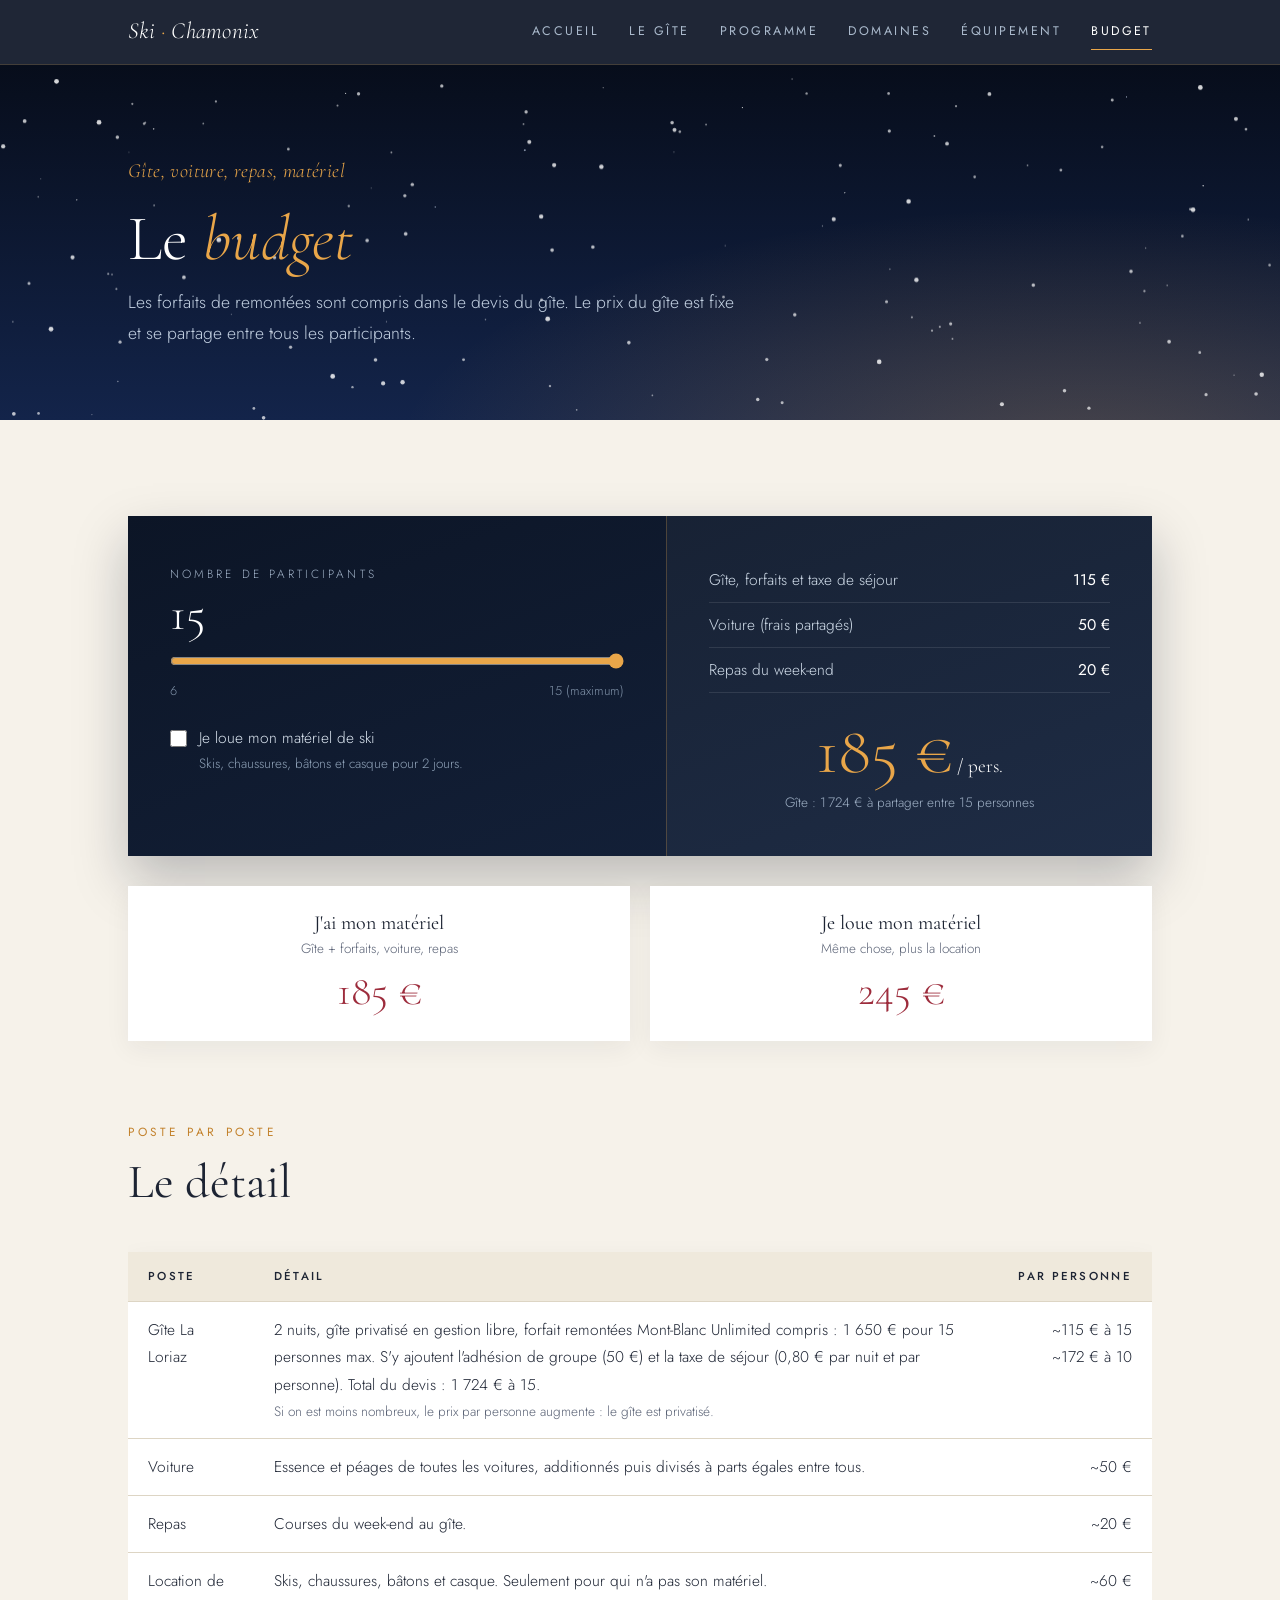
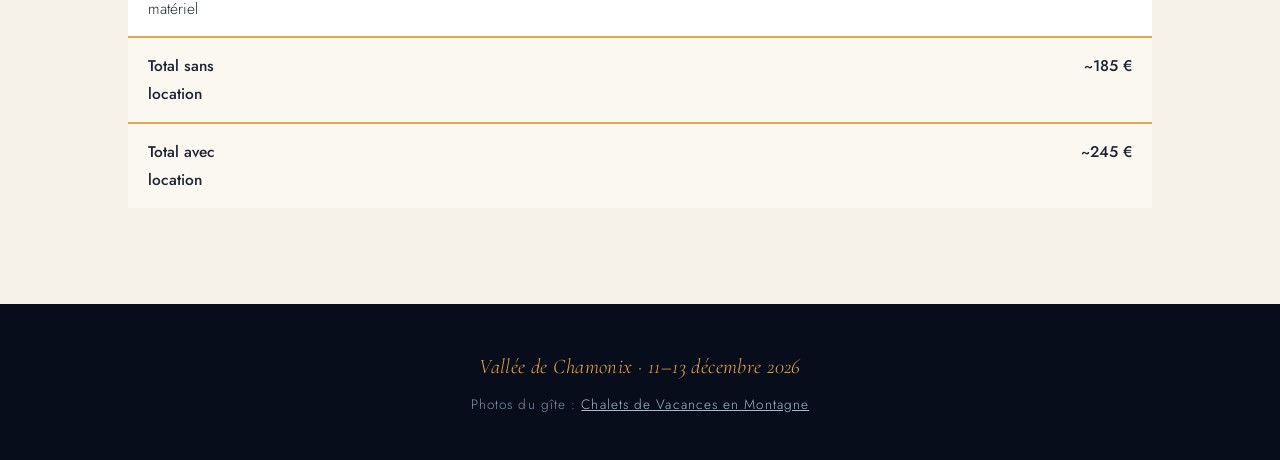
==== commit 36a86e4b: "Corrections : arrivée tardive, plans des pistes, page équipement, budget recalé Co-Authored-By: Clau" ====
--- a/budget.html
+++ b/budget.html
@@ -19,6 +19,7 @@
                 <a href="gite.html">Le gîte</a>
                 <a href="programme.html">Programme</a>
                 <a href="domaines.html">Domaines</a>
+                <a href="equipement.html">Équipement</a>
                 <a href="budget.html" class="active">Budget</a>
             </div>
         </div>
@@ -28,9 +29,9 @@
         <div class="stars"></div>
         <canvas class="snow-canvas"></canvas>
         <div class="container">
-            <span class="kicker">Gîte, route, repas, matériel</span>
+            <span class="kicker">Gîte, voiture, repas, matériel</span>
             <h1>Le <em>budget</em></h1>
-            <p>Une simulation par personne. Le gîte est privatisé : son prix est fixe et se partage entre tous les participants.</p>
+            <p>Les forfaits de remontées sont compris dans le devis du gîte. Le prix du gîte est fixe et se partage entre tous les participants.</p>
         </div>
     </header>
 
@@ -44,15 +45,13 @@
                         <input type="range" id="people" min="6" max="15" value="15">
                         <div class="scale"><span>6</span><span>15 (maximum)</span></div>
 
-                        <label class="opt"><input type="checkbox" id="opt-lift" checked><span>Forfait remontées 2 jours à ma charge<small>Tarif de début de saison estimé — à décocher s'il est finalement compris dans le devis.</small></span></label>
                         <label class="opt"><input type="checkbox" id="opt-rental"><span>Je loue mon matériel de ski<small>Skis, chaussures, bâtons et casque pour 2 jours.</small></span></label>
                     </div>
                     <div class="calc-right">
                         <ul class="lines">
-                            <li><span>Gîte et taxe de séjour</span><b id="v-lodging"></b></li>
-                            <li><span>Voitures (mutualisées)</span><b id="v-transport"></b></li>
+                            <li><span>Gîte, forfaits et taxe de séjour</span><b id="v-lodging"></b></li>
+                            <li><span>Voiture (frais partagés)</span><b id="v-transport"></b></li>
                             <li><span>Repas du week-end</span><b id="v-food"></b></li>
-                            <li id="l-lift"><span>Forfait remontées</span><b id="v-lift"></b></li>
                             <li id="l-rental" class="off"><span>Location de matériel</span><b id="v-rental"></b></li>
                         </ul>
                         <div class="sum">
@@ -63,40 +62,24 @@
                 </div>
 
                 <div class="scen">
-                    <div class="reveal"><h4>J'ai mon matériel</h4><small>Forfait compris dans le devis (si confirmé)</small><div class="v" id="scen-a"></div></div>
-                    <div class="reveal"><h4>J'ai mon matériel</h4><small>Forfait à payer en plus</small><div class="v" id="scen-b"></div></div>
-                    <div class="reveal"><h4>Je loue tout</h4><small>Matériel et forfait à payer</small><div class="v" id="scen-c"></div></div>
+                    <div class="reveal"><h4>J'ai mon matériel</h4><small>Gîte + forfaits, voiture, repas</small><div class="v" id="scen-a"></div></div>
+                    <div class="reveal"><h4>Je loue mon matériel</h4><small>Même chose, plus la location</small><div class="v" id="scen-b"></div></div>
                 </div>
 
                 <span class="eyebrow" style="margin-top:80px;">Poste par poste</span>
-                <h2 class="h2">Le détail de la simulation</h2>
+                <h2 class="h2">Le détail</h2>
                 <div class="table-wrap reveal">
                     <table class="sim">
-                        <thead><tr><th>Poste</th><th>Hypothèse</th><th class="num">Par personne</th></tr></thead>
+                        <thead><tr><th>Poste</th><th>Détail</th><th class="num">Par personne</th></tr></thead>
                         <tbody>
-                            <tr><td>Gîte La Loriaz</td><td>2 nuits, gîte privatisé en gestion libre, 1 650 € pour 15 personnes max, + adhésion de groupe 50 € + taxe de séjour 0,80 € par nuit et par personne. Total du devis : 1 724 € à 15.<small>Si on est moins nombreux, le prix par personne augmente : le gîte est privatisé.</small></td><td class="num">~115 € à 15<br>~172 € à 10</td></tr>
-                            <tr><td>Voitures</td><td>4 personnes par voiture (skis et bagages), environ 280 € l'aller-retour par voiture (essence et péages sur 600 km). Tous les frais sont additionnés puis divisés à parts égales entre tous.</td><td class="num">~70 – 90 €</td></tr>
-                            <tr><td>Repas</td><td>Courses pour tout le week-end : 2 petits-déjeuners, dîner du vendredi, raclette du samedi, déjeuners sur les pistes, apéro et vin chaud.</td><td class="num">~60 €</td></tr>
-                            <tr><td>Matériel de ski</td><td>Pack skis, chaussures, bâtons, avec casque, environ 25 à 35 € par jour. Seulement pour qui n'a pas son matériel.</td><td class="num">~60 €</td></tr>
-                            <tr><td>Forfait remontées</td><td>Forfait 2 jours de la vallée, environ 150 à 200 € en début de saison selon les revendeurs.</td><td class="num">~160 €</td></tr>
-                            <tr class="total"><td>Total, matériel perso et forfait à payer</td><td></td><td class="num">~410 €</td></tr>
+                            <tr><td>Gîte La Loriaz</td><td>2 nuits, gîte privatisé en gestion libre, forfait remontées Mont-Blanc Unlimited compris : 1 650 € pour 15 personnes max. S'y ajoutent l'adhésion de groupe (50 €) et la taxe de séjour (0,80 € par nuit et par personne). Total du devis : 1 724 € à 15.<small>Si on est moins nombreux, le prix par personne augmente : le gîte est privatisé.</small></td><td class="num">~115 € à 15<br>~172 € à 10</td></tr>
+                            <tr><td>Voiture</td><td>Essence et péages de toutes les voitures, additionnés puis divisés à parts égales entre tous.</td><td class="num">~50 €</td></tr>
+                            <tr><td>Repas</td><td>Courses du week-end au gîte.</td><td class="num">~20 €</td></tr>
+                            <tr><td>Location de matériel</td><td>Skis, chaussures, bâtons et casque. Seulement pour qui n'a pas son matériel.</td><td class="num">~60 €</td></tr>
+                            <tr class="total"><td>Total sans location</td><td></td><td class="num">~185 €</td></tr>
+                            <tr class="total"><td>Total avec location</td><td></td><td class="num">~245 €</td></tr>
                         </tbody>
                     </table>
-                </div>
-
-                <details class="how reveal">
-                    <summary>D'où viennent ces estimations ?</summary>
-                    <ul>
-                        <li>Le gîte vient du devis de Chalets de Vacances en Montagne, calculé pour 15 personnes.</li>
-                        <li>Le forfait : tarifs 2026-2027 du Mont-Blanc Unlimited relevés chez les revendeurs, à vérifier sur le site officiel avant d'acheter.</li>
-                        <li>La location : fourchette courante des loueurs de Chamonix, à confirmer en réservant en ligne, souvent moins chère qu'en magasin.</li>
-                        <li>La route : environ 565 à 630 km depuis Paris selon l'itinéraire, avec essence et péages à partir des estimations d'itinéraire.</li>
-                        <li>Les repas : estimation maison, à ajuster au menu choisi.</li>
-                    </ul>
-                </details>
-
-                <div class="note reveal">
-                    <strong>Forfait remontées à confirmer.</strong> Le devis du gîte parle d'un « forfait remontées mécaniques » dont on ne connaît pas le périmètre exact (pour qui, combien de jours). On décoche la case du forfait dans la simulation si on apprend qu'il est inclus.
                 </div>
             </div>
         </section>
--- a/style.css
+++ b/style.css
@@ -284,3 +284,30 @@
     .btn-ghost { margin: 12px 0 0 0; }
     .hero-content { padding-bottom: 170px; }
 }
+
+/* Plans des pistes */
+.map-full { display: block; margin-top: 18px; background: #fff; padding: 10px; box-shadow: 0 10px 30px rgba(29,36,51,0.08); }
+.map-full img { width: 100%; height: auto; }
+.map-thumb { display: block; margin-top: 16px; border: 1px solid var(--line); background: #fff; }
+.map-thumb img { width: 100%; height: auto; transition: opacity .3s; }
+.map-thumb:hover img { opacity: .88; }
+.map-credit { font-size: 0.85rem; color: var(--ink-soft); margin-top: 12px; }
+.areas { margin-top: 70px; }
+
+/* Étiquettes obligatoire / facultatif */
+.tag-req, .tag-opt { display: inline-block; font-size: 0.62rem; letter-spacing: 0.14em; text-transform: uppercase; padding: 1px 9px; margin-left: 8px; font-weight: 500; vertical-align: middle; white-space: nowrap; }
+.tag-req { background: var(--berry); color: #fff; border: 1px solid var(--berry); }
+.tag-opt { background: transparent; color: var(--ink-soft); border: 1px solid #b9b1a0; }
+.list-col ul.em li { padding-left: 0; }
+.list-col ul.em li::before { display: none; }
+
+/* Cartes : 3 puis 2 */
+.cards { grid-template-columns: repeat(6, 1fr); }
+.card { grid-column: span 2; }
+.card:nth-child(n+4) { grid-column: span 3; }
+.scen { grid-template-columns: repeat(2, 1fr); }
+@media (max-width: 860px) {
+    .cards { grid-template-columns: 1fr; }
+    .card, .card:nth-child(n+4) { grid-column: auto; }
+    .scen { grid-template-columns: 1fr; }
+}
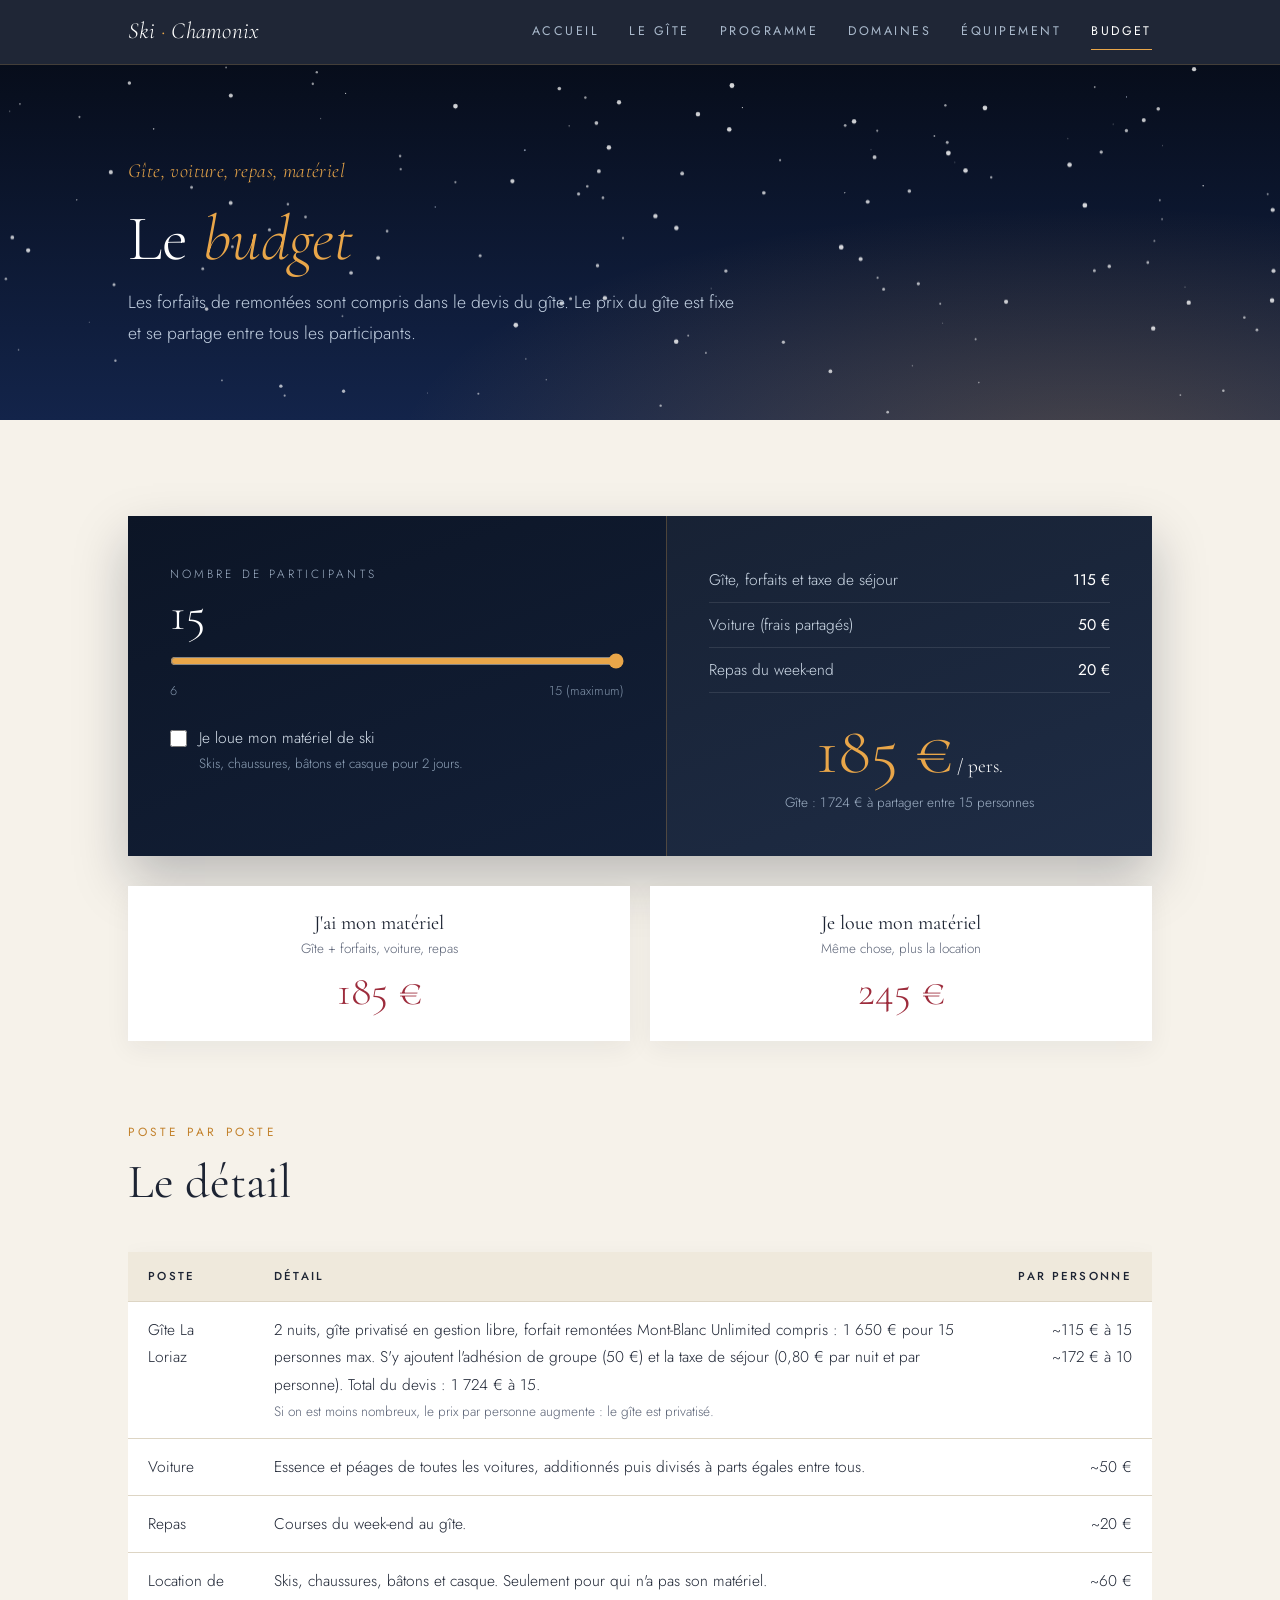
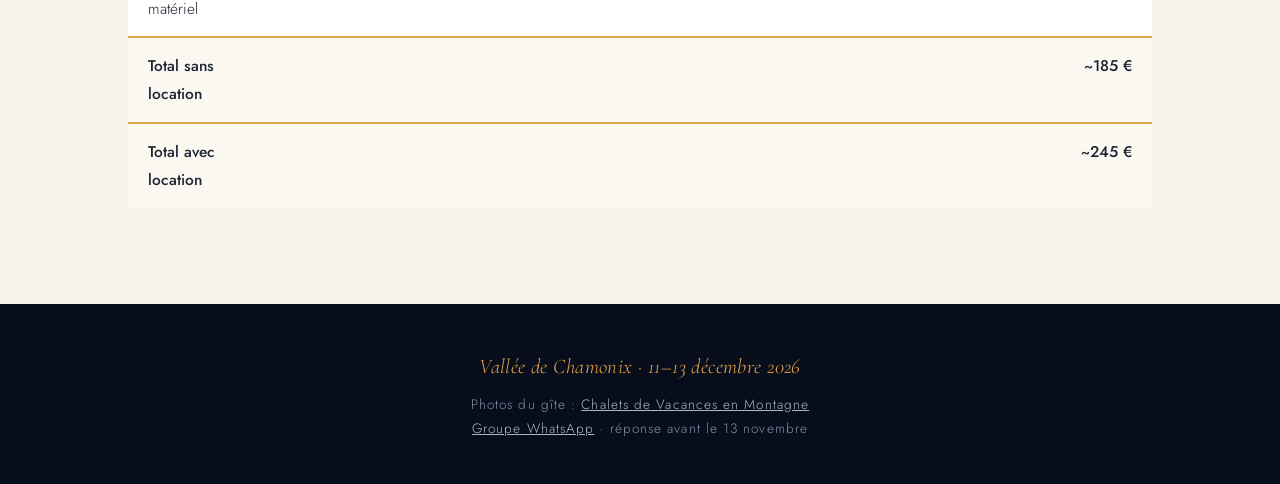
==== commit f84c2b88: "Groupe WhatsApp : QR code, lien, réponse avant le 13 novembre, places limitées Co-Authored-By: Claud" ====
--- a/budget.html
+++ b/budget.html
@@ -87,7 +87,8 @@
 
     <footer class="site-footer">
         <em>Vallée de Chamonix · 11–13 décembre 2026</em>
-        Photos du gîte : <a href="https://giteschamonix.com/portfolio/la-loriaz/" target="_blank" rel="noopener">Chalets de Vacances en Montagne</a>
+        Photos du gîte : <a href="https://giteschamonix.com/portfolio/la-loriaz/" target="_blank" rel="noopener">Chalets de Vacances en Montagne</a><br>
+        <a href="https://chat.whatsapp.com/JaET11jtQ837spinIDWd2D" target="_blank" rel="noopener">Groupe WhatsApp</a> · réponse avant le 13 novembre
     </footer>
 
     <script src="script.js"></script>
--- a/style.css
+++ b/style.css
@@ -311,3 +311,11 @@
     .card, .card:nth-child(n+4) { grid-column: auto; }
     .scen { grid-template-columns: 1fr; }
 }
+
+/* WhatsApp / réponse */
+.hero-deadline { margin-top: 26px; font-size: 0.78rem; font-weight: 500; letter-spacing: 0.22em; text-transform: uppercase; color: var(--ember); text-shadow: 0 1px 10px rgba(6,12,24,0.95), 0 0 3px rgba(6,12,24,0.9); }
+.wa-card { display: inline-flex; flex-direction: column; align-items: center; gap: 22px; background: #fff; padding: 30px 34px 32px; box-shadow: 0 20px 44px rgba(0,0,0,0.35); }
+.wa-card img { width: 190px; height: 190px; }
+.wa-card .btn { background: #25a559; border-color: #25a559; color: #fff; }
+.wa-card .btn:hover { background: #1e8a49; border-color: #1e8a49; }
+.section-night .eyebrow.deadline { color: #ffb36b; }
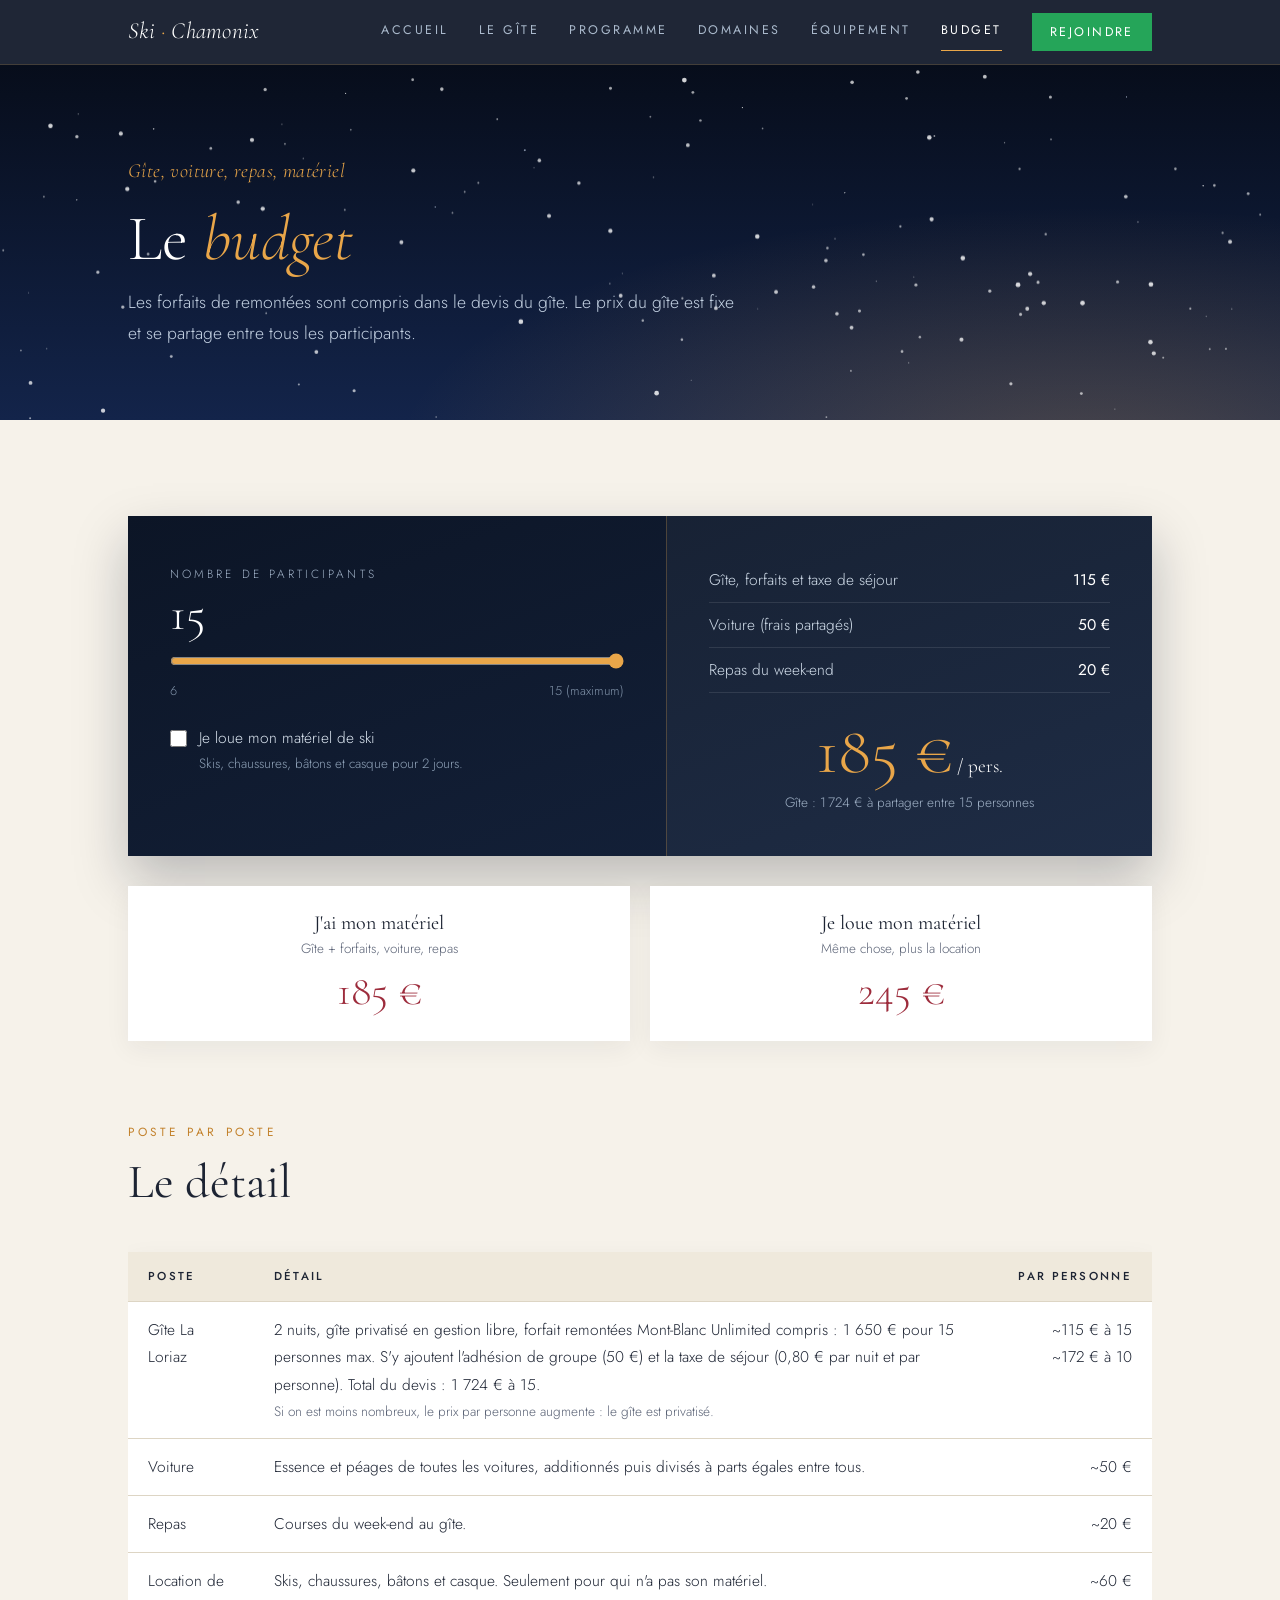
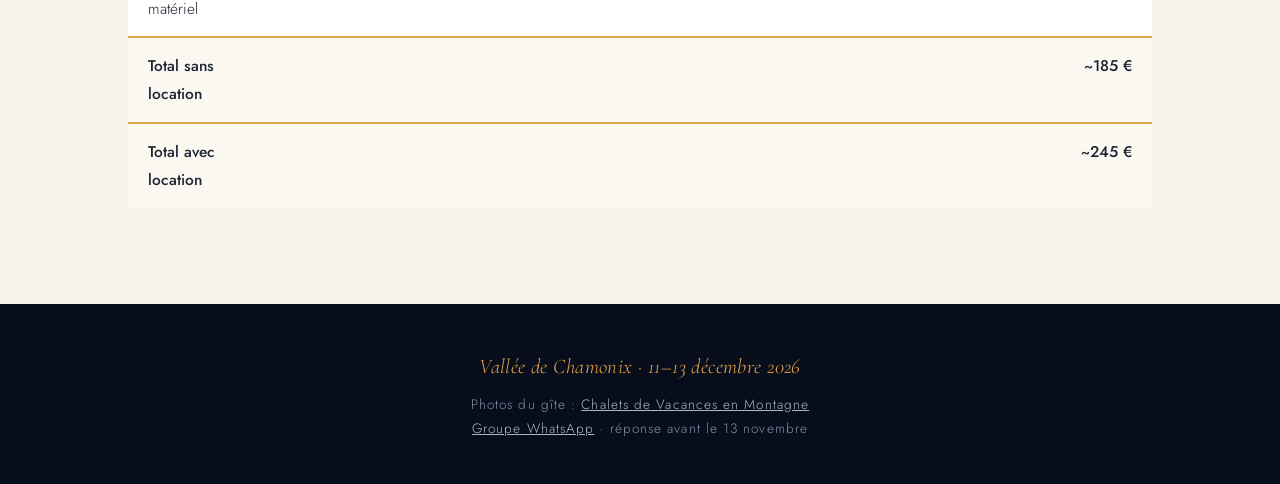
==== commit ba0398ec: "Accueil : photo de skieur en hero, bandeau ski, bouton Rejoindre dans la nav Co-Authored-By: Claude " ====
--- a/budget.html
+++ b/budget.html
@@ -21,6 +21,7 @@
                 <a href="domaines.html">Domaines</a>
                 <a href="equipement.html">Équipement</a>
                 <a href="budget.html" class="active">Budget</a>
+                <a href="https://chat.whatsapp.com/JaET11jtQ837spinIDWd2D" class="nav-cta" target="_blank" rel="noopener">Rejoindre</a>
             </div>
         </div>
     </nav>
--- a/style.css
+++ b/style.css
@@ -319,3 +319,32 @@
 .wa-card .btn { background: #25a559; border-color: #25a559; color: #fff; }
 .wa-card .btn:hover { background: #1e8a49; border-color: #1e8a49; }
 .section-night .eyebrow.deadline { color: #ffb36b; }
+
+/* Hero photo */
+.hero-photo { position: absolute; inset: 0; background: #0d1830 url('assets/ski-poudreuse.jpg') 62% 40% / cover no-repeat; transform: scaleX(-1); }
+.hero-shade { position: absolute; inset: 0; z-index: 1;
+    background:
+        linear-gradient(90deg, rgba(7,13,26,0.92) 0%, rgba(8,15,30,0.74) 38%, rgba(10,20,40,0.22) 72%, rgba(10,20,40,0.12) 100%),
+        linear-gradient(180deg, rgba(7,13,26,0.55) 0%, rgba(7,13,26,0) 30%, rgba(7,13,26,0) 70%, rgba(12,21,38,0.95) 100%); }
+.hero-content { padding: 130px 0 120px; }
+.hero h1 { max-width: 620px; }
+.btn-wa { background: #25a559; border-color: #25a559; color: #fff; }
+.btn-wa:hover { background: #1e8a49; border-color: #1e8a49; }
+.hero-content .btn { margin-bottom: 12px; }
+.nav-links a.nav-cta { background: #25a559; color: #fff; padding: 8px 18px; border-bottom: none; }
+.nav-links a.nav-cta:hover { background: #1e8a49; color: #fff; }
+
+/* Bandeau ski */
+.ski-banner { position: relative; height: 460px; overflow: hidden; }
+.ski-banner-photo { position: absolute; inset: 0; background: url('assets/ski-rando.jpg') 50% 42% / cover no-repeat; }
+.ski-banner::after { content: ''; position: absolute; inset: 0; background: linear-gradient(180deg, rgba(12,21,38,0.15) 0%, rgba(12,21,38,0.75) 100%); }
+.ski-banner-text { position: absolute; z-index: 2; left: 0; right: 0; bottom: 48px; text-align: center; color: #fff; padding: 0 28px; }
+.ski-banner-text .eyebrow { color: var(--ember); }
+.ski-banner-text p { font-family: 'Cormorant Garamond', serif; font-style: italic; font-weight: 300; font-size: clamp(1.7rem, 3.6vw, 2.8rem); text-shadow: 0 2px 18px rgba(6,12,24,0.8); }
+@media (max-width: 860px) {
+    .hero-photo { background-position: 58% 40%; }
+    .hero-shade { background: linear-gradient(180deg, rgba(7,13,26,0.7) 0%, rgba(8,15,30,0.78) 55%, rgba(12,21,38,0.95) 100%); }
+    .hero-content { padding: 70px 0 80px; }
+    .ski-banner { height: 320px; }
+    .nav-links a.nav-cta { padding: 6px 14px; }
+}
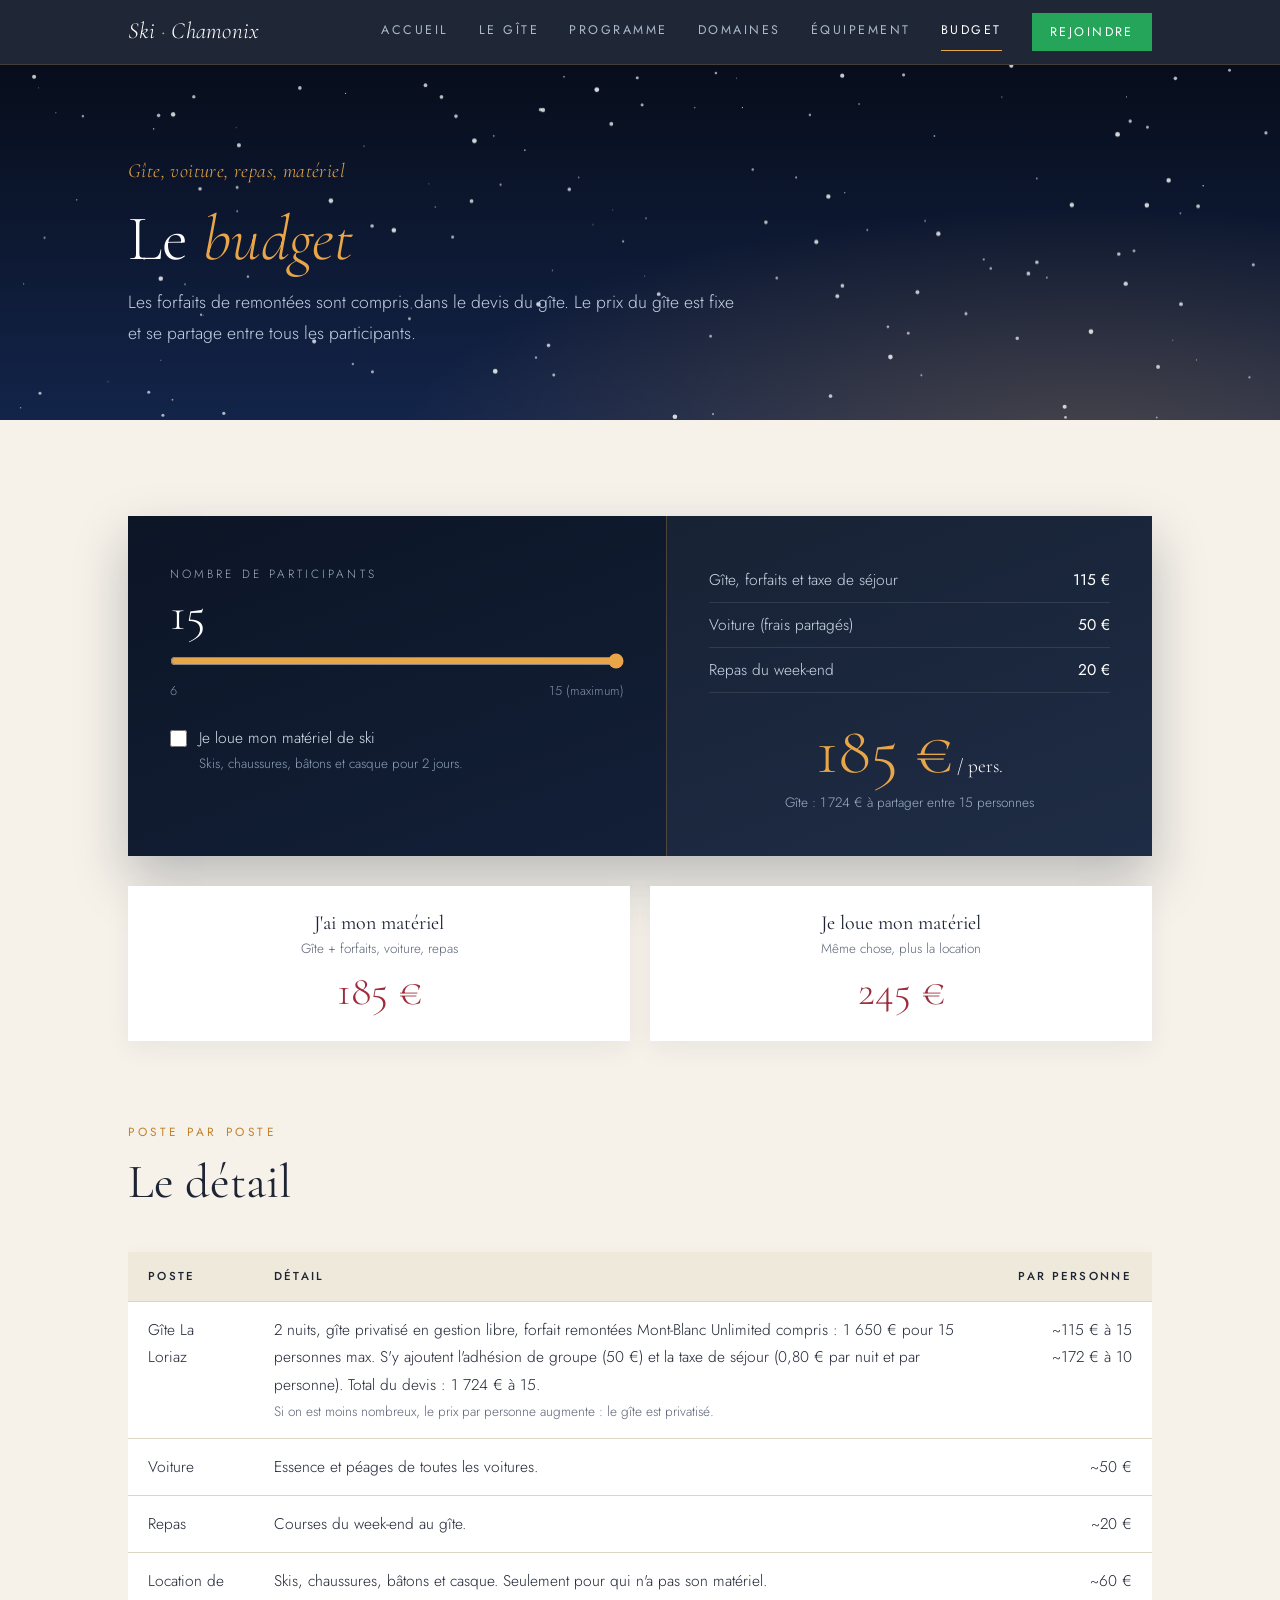
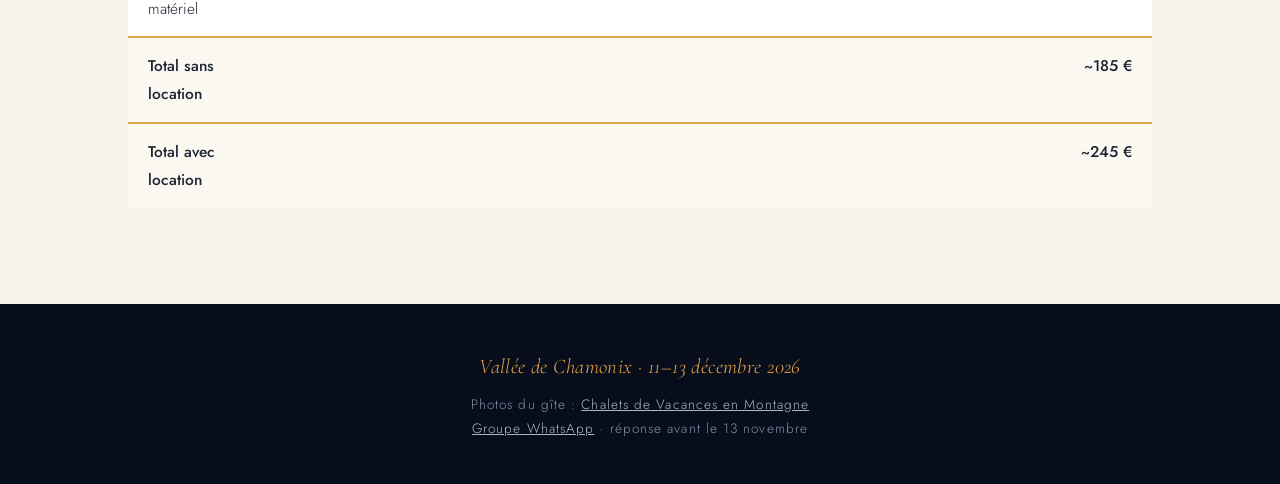
==== commit 4c019608: "Budget : texte voiture simplifié Co-Authored-By: Claude Sonnet 5.5 <noreply@anthropic.com>" ====
--- a/budget.html
+++ b/budget.html
@@ -74,7 +74,7 @@
                         <thead><tr><th>Poste</th><th>Détail</th><th class="num">Par personne</th></tr></thead>
                         <tbody>
                             <tr><td>Gîte La Loriaz</td><td>2 nuits, gîte privatisé en gestion libre, forfait remontées Mont-Blanc Unlimited compris : 1 650 € pour 15 personnes max. S'y ajoutent l'adhésion de groupe (50 €) et la taxe de séjour (0,80 € par nuit et par personne). Total du devis : 1 724 € à 15.<small>Si on est moins nombreux, le prix par personne augmente : le gîte est privatisé.</small></td><td class="num">~115 € à 15<br>~172 € à 10</td></tr>
-                            <tr><td>Voiture</td><td>Essence et péages de toutes les voitures, additionnés puis divisés à parts égales entre tous.</td><td class="num">~50 €</td></tr>
+                            <tr><td>Voiture</td><td>Essence et péages de toutes les voitures.</td><td class="num">~50 €</td></tr>
                             <tr><td>Repas</td><td>Courses du week-end au gîte.</td><td class="num">~20 €</td></tr>
                             <tr><td>Location de matériel</td><td>Skis, chaussures, bâtons et casque. Seulement pour qui n'a pas son matériel.</td><td class="num">~60 €</td></tr>
                             <tr class="total"><td>Total sans location</td><td></td><td class="num">~185 €</td></tr>
